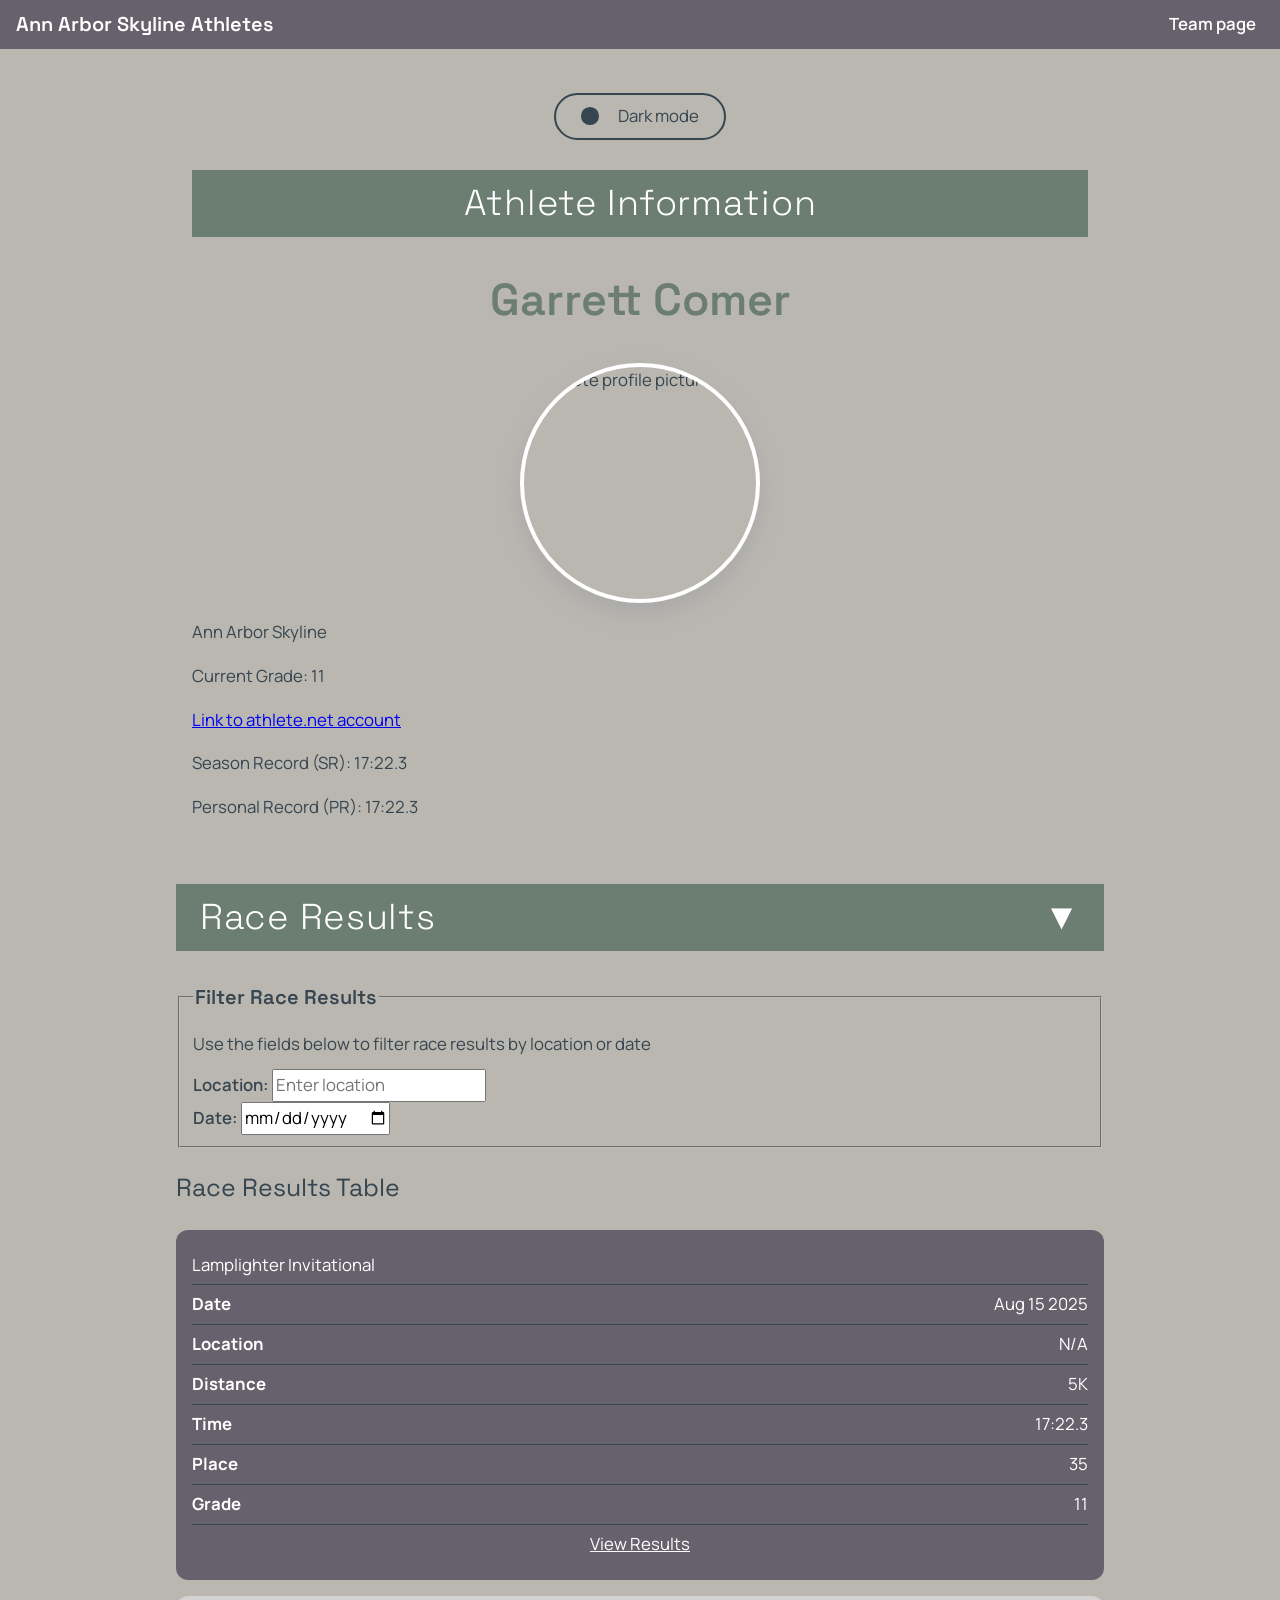
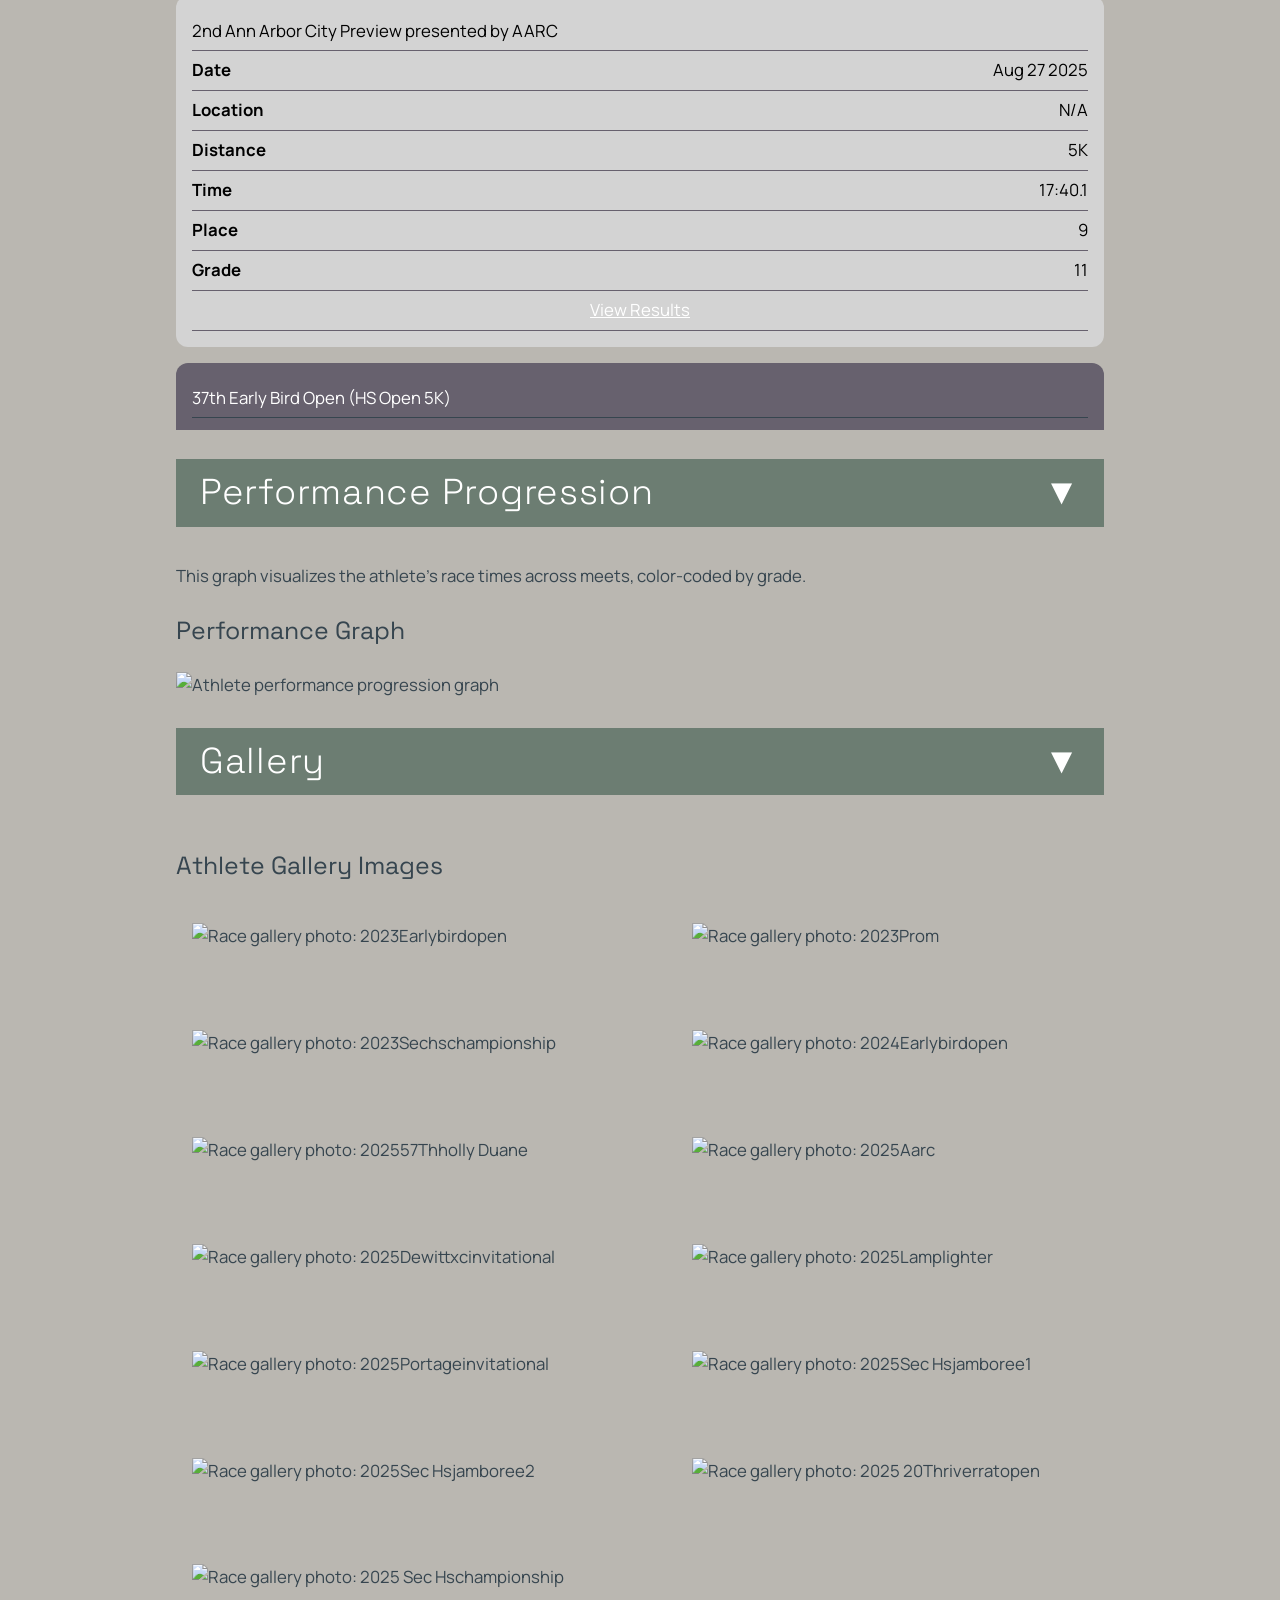
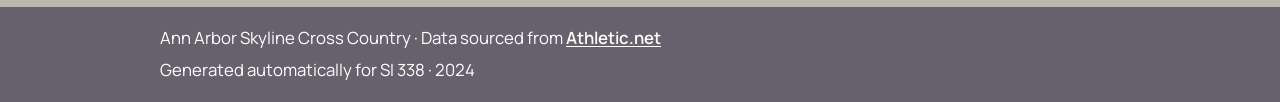
==== athletes/21615274/index.html @ 5d33314c "created dark mode, now just fix gallery and navbar and some colors" ====
<!DOCTYPE html>
<html lang="en">

<head>
  <meta charset="UTF-8" />
  <meta name="viewport" content="width=device-width, initial-scale=1.0" />
  <title>Garrett Comer</title>
  <link rel="stylesheet" href="../../styles/style.css">
  <!-- <link rel="stylesheet" href="../../styles/reset.css"> -->
</head>

<body>

  <nav id="athlete-nav">
    <div class="nav-container">
      <span class="nav-title">Ann Arbor Skyline Athletes</span>
      <a href="../../index.html" class="nav-link">
        Team page
      </a>
    </div>
  </nav>

  <header id="athlete-header">
    <article class="athlete-info">
      <div class="theme-toggle">
        <input type="checkbox" id="dark-mode-toggle" />
        <label for="dark-mode-toggle" class="theme-toggle-label">Dark mode</label>
      </div>
      <h2>Athlete Information</h2>

      <h1>Garrett Comer</h1>

      <img src="../../images/athletes/21615274/profile.jpg" alt="Athlete profile picture" class="athlete-photo" />

      <p class="athlete-school">Ann Arbor Skyline</p>
      <p class="athlete-grade">Current Grade: 11</p>

      <a href="https://www.athletic.net/athlete/21615274/cross-country/">
        Link to athlete.net account
      </a>

      <div class="athlete-records">
        <p class="athlete-sr">Season Record (SR): 17:22.3</p>
        <p class="athlete-pr">Personal Record (PR): 17:22.3</p>
      </div>
    </article>
  </header>

  <main>

    <section id="athlete-results">
			<input type="checkbox" id="toggle-results" class="collapse-toggle">
			<h2>
				<label for="toggle-results">Race Results</label>
			</h2>

			<div class="collapsible-content">
      <div class="results-filters">
        <form>
          <fieldset>
            <legend>Filter Race Results</legend>

            <p id="filter-instructions">
              Use the fields below to filter race results by location or date
            </p>

            <div class="filter-group">
              <label for="filter-location">Location:</label>
              <input type="text" id="filter-location" name="filter-location" placeholder="Enter location"
                aria-describedby="filter-instructions" />
            </div>

            <div class="filter-group">
              <label for="filter-date">Date:</label>
              <input type="date" id="filter-date" name="filter-date" aria-describedby="filter-instructions" />
            </div>
          </fieldset>
        </form>
      </div>

      <article>
        <h3>Race Results Table</h3>

				<div class="table-results">
        <table id="results-table">
          <thead>
            <tr>
              <th>Race Name</th>
              <th>Date</th>
              <th>Location</th>
              <th>Distance</th>
              <th>Time</th>
              <th>Place</th>
              <th>Grade</th>
              <th>Results</th>
            </tr>
          </thead>
          <tbody>
          <tr><td>Lamplighter Invitational</td><td>Aug 15 2025</td><td>N/A</td><td>5K</td><td>17:22.3</td><td>35</td><td>11</td><td><a href="https://www.athletic.net/CrossCountry/meet/247194/results/1007644" target="_blank">View Results</a></td></tr>
<tr><td>2nd Ann Arbor City Preview presented by AARC</td><td>Aug 27 2025</td><td>N/A</td><td>5K</td><td>17:40.1</td><td>9</td><td>11</td><td><a href="https://www.athletic.net/CrossCountry/meet/253860/results/1013715" target="_blank">View Results</a></td></tr>
<tr><td>37th Early Bird Open (HS Open 5K)</td><td>Aug 29 2024</td><td>N/A</td><td>5K</td><td>21:04.2</td><td>160</td><td>10</td><td><a href="https://www.athletic.net/CrossCountry/meet/235827/results/943367" target="_blank">View Results</a></td></tr>
<tr><td>2024 Portage Invitational</td><td>Oct 5 2025</td><td>N/A</td><td>5K</td><td>21:04.9</td><td>318</td><td>19</td><td><a href="https://www.athletic.net/CrossCountry/meet/237295/results/948796" target="_blank">View Results</a></td></tr>
<tr><td>Early Bird Open (Open Men&#39;s 5K)</td><td>Aug 31 2023</td><td>N/A</td><td>5K</td><td>19:45.4</td><td>67</td><td>9</td><td><a href="https://www.athletic.net/CrossCountry/meet/223660/results/894305" target="_blank">View Results</a></td></tr>
<tr><td>Bret Clements Bath Invitational (J.V.)</td><td>Sep 9 2023</td><td>N/A</td><td>5K</td><td>19:16.3</td><td>23</td><td>9</td><td><a href="https://www.athletic.net/CrossCountry/meet/221738/results/887403" target="_blank">View Results</a></td></tr>
<tr><td>SEC-HS Jamboree 1 (Red/White Varsity Boys)</td><td>Sep 13 2023</td><td>N/A</td><td>5K</td><td>19:22.2</td><td>97</td><td>9</td><td><a href="https://www.athletic.net/CrossCountry/meet/221764/results/887492" target="_blank">View Results</a></td></tr>
<tr><td>Jackson Invitational - Varsity (Orange Division (1000 + enrolment))</td><td>Sep 23 2023</td><td>N/A</td><td>5K</td><td>18:47.9</td><td>206</td><td>9</td><td><a href="https://www.athletic.net/CrossCountry/meet/221802/results/887639" target="_blank">View Results</a></td></tr>
<tr><td>SEC Jamboree 2 (Red) (Reserve Wave 1 (&lt;21:00))</td><td>Sep 27 2023</td><td>N/A</td><td>5K</td><td>18:36.0</td><td>21</td><td>9</td><td><a href="https://www.athletic.net/CrossCountry/meet/222702/results/890995" target="_blank">View Results</a></td></tr>
<tr><td>2023 Portage XC Invitational (Division 1 Reserve)</td><td>Oct 7 2023</td><td>N/A</td><td>5K</td><td>18:47.1</td><td>104</td><td>9</td><td><a href="https://www.athletic.net/CrossCountry/meet/221793/results/887586" target="_blank">View Results</a></td></tr>
<tr><td>39th Fr Gabriel Richard Cross Country Invite (Varsity Large School)</td><td>Oct 14 2023</td><td>N/A</td><td>5K</td><td>20:06.6</td><td>134</td><td>9</td><td><a href="https://www.athletic.net/CrossCountry/meet/221531/results/886426" target="_blank">View Results</a></td></tr>
<tr><td>SEC HS Championship (All Division Reserve)</td><td>Oct 19 2023</td><td>N/A</td><td>5K</td><td>19:21.8</td><td>44</td><td>9</td><td><a href="https://www.athletic.net/CrossCountry/meet/221762/results/887481" target="_blank">View Results</a></td></tr>
<tr><td>Post Regional Open Meet (PROM) - Springfiled Oaks</td><td>Oct 28 2023</td><td>N/A</td><td>5K</td><td>18:24.6 PR</td><td>13</td><td>9</td><td><a href="https://www.athletic.net/CrossCountry/meet/229906/results/916818" target="_blank">View Results</a></td></tr>
</tbody>
        </table>
					</div>
      </article>
				</div>
    </section>

    <section id="performance-graph">

			<input type="checkbox" id="toggle-performance" class="collapse-toggle">
			<h2>
				<label for="toggle-performance">Performance Progression</label>
			</h2>

			<div class="collapsible-content">
      <div>
        <p id="graph-description">
          This graph visualizes the athlete’s race times across meets,
          color-coded by grade.
        </p>
      </div>

      <article>
        <h3>Performance Graph</h3>

        <img src="../../images/athletes/21615274/performance.png" alt="Athlete performance progression graph"
          aria-describedby="graph-description" style="max-width: 100%; height: auto;" />
      </article>
    </section>

    <section id="athlete-gallery">
			<input type="checkbox" id="toggle-gallery" class="collapse-toggle">
			<h2>
				<label for="toggle-gallery">Gallery</label>
			</h2>

				<div class="collapsible-content">
      <article class="gallery-grid">
        <h3>Athlete Gallery Images</h3>
				<div class="gallery">
        <img src="../../images/athletes/21615274/2023EarlyBirdOpen.jpg" alt="Race gallery photo: 2023Earlybirdopen" loading="lazy" />
<img src="../../images/athletes/21615274/2023PROM.jpg" alt="Race gallery photo: 2023Prom" loading="lazy" />
<img src="../../images/athletes/21615274/2023SECHSChampionship.jpg" alt="Race gallery photo: 2023Sechschampionship" loading="lazy" />
<img src="../../images/athletes/21615274/2024EarlyBirdOpen.jpg" alt="Race gallery photo: 2024Earlybirdopen" loading="lazy" />
<img src="../../images/athletes/21615274/202557thHolly-Duane.jpg" alt="Race gallery photo: 202557Thholly Duane" loading="lazy" />
<img src="../../images/athletes/21615274/2025AARC.jpg" alt="Race gallery photo: 2025Aarc" loading="lazy" />
<img src="../../images/athletes/21615274/2025DeWittXCInvitational.jpg" alt="Race gallery photo: 2025Dewittxcinvitational" loading="lazy" />
<img src="../../images/athletes/21615274/2025Lamplighter.jpg" alt="Race gallery photo: 2025Lamplighter" loading="lazy" />
<img src="../../images/athletes/21615274/2025PortageInvitational.jpg" alt="Race gallery photo: 2025Portageinvitational" loading="lazy" />
<img src="../../images/athletes/21615274/2025SEC_HSJamboree1.jpg" alt="Race gallery photo: 2025Sec Hsjamboree1" loading="lazy" />
<img src="../../images/athletes/21615274/2025SEC_HSJamboree2.jpg" alt="Race gallery photo: 2025Sec Hsjamboree2" loading="lazy" />
<img src="../../images/athletes/21615274/2025_20thRiverRatOpen.jpg" alt="Race gallery photo: 2025 20Thriverratopen" loading="lazy" />
<img src="../../images/athletes/21615274/2025_SEC-HSChampionship.jpg" alt="Race gallery photo: 2025 Sec Hschampionship" loading="lazy" />
				</div>
      </article>
				</div>
    </section>

  </main>

  <footer id="site-footer">
    <div class="footer-content">
      <p>
        Ann Arbor Skyline Cross Country &middot;
        Data sourced from
        <a href="https://www.athletic.net" target="_blank" rel="noopener">
          Athletic.net
        </a>
      </p>

      <p>
        Generated automatically for SI 338 &middot;
        <span class="footer-year">2024</span>
      </p>
    </div>
  </footer>

</body>

</html>
---- styles/style.css ----
@import url("https://fonts.googleapis.com/css2?family=Manrope:wght@400;600;700&family=Space+Grotesk:wght@500;600;700&display=swap");

/* ------------- */
/* IMPORTANT PHONE OPTIMIZATIONS */
/* ------------- */
*,
*::before,
*::after {
	box-sizing: border-box;
}

:root {
	/* for coloring */
	--brand-background: #BAB7B1;
	--brand-primary: #36454F;
	--brand-secondary: #67616E;
	--brand-accent: #6C7D72;
	--brand-third-color: lightgrey;
	--brand-third-color-dark: #714c43;
	--card-surface: #1e453e;
	--dark-mode-color: #FAC898;
	--dark-mode-background: black;
	--dark-mode-surface: var(--card-surface);
	--dark-mode-text: white;

	/* font pairing + responsive type scale */
	--font-body: "Manrope", Roboto, sans-serif;
	--font-heading: "Space Grotesk", Roboto, sans-serif;
	/* used google to figure out how to do this */
	--font-size-100: clamp(0.95rem, 0.9rem + 0.2vw, 1.05rem);
	--font-size-200: clamp(1.05rem, 0.95rem + 0.45vw, 1.25rem);
	--font-size-300: clamp(1.2rem, 1.05rem + 0.8vw, 1.55rem);
	--font-size-400: clamp(1.45rem, 1.15rem + 1.6vw, 2.25rem);
	--font-size-500: clamp(1.65rem, 1.2rem + 2.2vw, 2.8rem);

	/* for sticker header */
	--sticky-header-offset: 3.25rem;
	--section-transition-duration: 320ms;
	--section-transition-distance: 12px;
}

body {
	margin: 0;
	font: var(--font-size-100)/1.6 var(--font-body);
	background-color: var(--brand-background);
	color: var(--brand-primary);
}

:root:has(#dark-mode-toggle:checked) {
	--brand-background: var(--dark-mode-background);
	--brand-primary: var(--dark-mode-text);
	--brand-secondary: var(--dark-mode-surface);
	--brand-accent: var(--dark-mode-color);
	--brand-third-color: var(--brand-third-color-dark);
}

:root:has(#dark-mode-toggle:checked) table,
:root:has(#dark-mode-toggle:checked) td,
:root:has(#dark-mode-toggle:checked) th {
	color: var(--dark-mode-text);
}

/* making sure that images are well suited and opt for images */
img {
	max-width: 100%;
	height: auto;
	display: block;
}

main {
	max-width: 960px;
	margin: 0 auto;
	padding: 0rem 1rem;
}

/* ------------- */
/* NAVBAR */
/* ------------- */

#main-nav {
	background-color: var(--brand-secondary);
	/* idk if i wanna do this cuz it messes up with the links */
	position: sticky;
	top: 0;
	z-index: 10;
	padding: 0.5rem;
}

#main-nav .nav-container {
	margin: 0 auto;
	display: flex;
	flex-wrap: wrap;
	justify-content: center;
}

#main-nav .nav-link {
	color: white;
	text-decoration: none;
	font-weight: 600;
	font-size: var(--font-size-100);
	padding: 0.5rem;
	border-radius: 0.4rem;
	line-height: 1;
	/* transitiion for the background color change */
	transition: background-color 0.2s ease, color 0.2s ease;
}

#main-nav .nav-link:hover,
#main-nav .nav-link:focus-visible {
	background-color: var(--brand-primary);
	outline: 2px solid transparent;
}

#athlete-nav {
	background-color: var(--brand-secondary);
	position: sticky;
	top: 0;
	z-index: 10;
	padding: 0.5rem 1rem;
}

#athlete-nav .nav-container {
	margin: 0 auto;
	display: flex;
	flex-wrap: wrap;
	justify-content: space-between;
	align-items: center;
	gap: 0.5rem;
}

#athlete-nav .nav-title {
	color: white;
	font-weight: 600;
	font-family: var(--font-heading);
	font-size: var(--font-size-200);
}

#athlete-nav .nav-link {
	color: white;
	text-decoration: none;
	font-weight: 600;
	font-size: var(--font-size-100);
	padding: 0.5rem;
	border-radius: 0.4rem;
	line-height: 1;
	transition: background-color 0.2s ease, color 0.2s ease;
}

#athlete-nav .nav-link:hover,
#athlete-nav .nav-link:focus-visible {
	background-color: var(--brand-accent);
	outline: 2px solid transparent;
}

/* ------------- */
/* HEADERS */
/* ------------- */

h1,
h2 {
	text-align: center;
}

h1 {
	color: var(--brand-accent);
	font-family: var(--font-heading);
	font-size: var(--font-size-500);
	font-weight: 600;
	line-height: 1.15;
}

.theme-toggle {
	display: flex;
	justify-content: center;
	align-items: center;
	gap: 0.75rem;
	margin: 0.75rem;
	color: var(--brand-primary);
}

.theme-toggle input {
	position: absolute;
	opacity: 0;
}

.theme-toggle-label {
	display: inline-flex;
	align-items: center;
	gap: 1.2rem;
	cursor: pointer;
	padding: 0.5rem 1.6rem;
	border: 2px solid var(--brand-primary);
	border-radius: 25px;
	background-color: var(--brand-background);
	color: var(--brand-primary);
}

.theme-toggle-label::before {
	content: "";
	width: 1.1rem;
	height: 1.1rem;
	border-radius: 50%;
	background-color: var(--brand-primary);
	transition: transform 0.2s ease;
}

#dark-mode-toggle:checked+.theme-toggle-label {
	border-color: var(--brand-accent);
	color: var(--brand-accent);
}

#dark-mode-toggle:checked+.theme-toggle-label::before {
	transform: translateX(1rem);
	background-color: var(--brand-accent);
}

h2 {
	background-color: var(--brand-accent);
	color: white;
	font-family: var(--font-heading);
	font-weight: 200;
	border-radius: 0;
	padding: 0.75rem 1rem;
	font-size: var(--font-size-400);
	letter-spacing: 0.02em;
	line-height: 1.2;
	transition: background-color var(--section-transition-duration) ease-out,
		box-shadow var(--section-transition-duration) ease-out,
		color var(--section-transition-duration) ease-out;
}

h3 {
	color: var(--brand-primary);
	font-family: var(--font-heading);
	font-size: var(--font-size-300);
	font-weight: 400;
	line-height: 1.3;
}

/* ------------- */
/* STICKY HEADERS */
/* ------------- */

section>h2 {
	position: sticky;
	top: var(--sticky-header-offset);
	z-index: 6;
}

section {
	scroll-margin-top: calc(var(--sticky-header-offset) + 0.75rem);
}

section:target {
	animation: section-enter var(--section-transition-duration) ease-out;
}

section:target>h2 {
	background-color: var(--brand-primary);
	color: white;
}

@keyframes section-enter {
	from {
		opacity: 0;
		transform: translateY(var(--section-transition-distance));
	}

	to {
		opacity: 1;
		transform: translateY(0);
	}
}

@media (prefers-reduced-motion: reduce) {
	section:target {
		animation: none;
	}
}

/* ------------- */
/* ATHLETE HEADER */
/* ------------- */

#athlete-header {
	max-width: 960px;
	margin: 0 auto;
	padding: 0 1rem;
}

#athlete-header .athlete-info {
	margin: 1rem 0;
	padding: 1rem;
}

#athlete-header .athlete-photo {
	width: clamp(140px, 40vw, 240px);
	aspect-ratio: 1 / 1;
	height: auto;
	border-radius: 50%;
	object-fit: cover;
	border: 4px solid white;
	box-shadow: 0 10px 22px darkgray;
	margin: 0.5rem auto 1rem;
}

/* ------------- */
/* TABLES */
/* ------------- */

table {
	border-collapse: collapse;
	width: 100%;
}

table thead {
	display: none;
}

tr {
	display: block;
	background-color: var(--brand-secondary);
	color: white;
	border-radius: 12px;
	padding: 16px;
	margin-bottom: 16px;
}

td {
	display: flex;
	justify-content: space-between;
	font-size: var(--font-size-100);
	padding: 6px 0;
	border-bottom: 1px solid var(--brand-primary);
}

tr:nth-child(even) {
	background-color: var(--brand-third-color);
	color: black;
}

tr:nth-child(even) td {
	background-color: var(--brand-third-color);
	border-bottom: 1px solid var(--brand-secondary);
	color: black;
}

td:last-child {
	border-bottom: none;
}

/* SHARED MEETS STUFF */
.shared-meets {
	max-height: 50rem;
	overflow-y: scroll;
}

.shared-meets td:nth-child(2)::before {
	content: "Athlete A's Place";
	font-weight: bold;
}

.shared-meets td:nth-child(3)::before {
	content: "Athlete B's Place";
	font-weight: bold;
}

/* EVENTS RESULTS STUFF */

.events-results {
	max-height: 50rem;
	overflow-y: scroll;
}

.events-results td:nth-child(2)::before {
	content: "Date";
	font-weight: bold;
}

.events-results td:nth-child(3)::before {
	content: "Place";
	font-weight: bold;
}

.events-results td:nth-child(4) {
	display: flex;
	justify-content: center;
}

.events-results td:nth-child(4) a {
	color: white;
}

/* INDIVIDUAL RACE STUFF */

.table-results {
	max-height: 50rem;
	overflow-y: scroll;
}

.table-results td:nth-child(2)::before {
	content: "Date";
	font-weight: bold;
}

.table-results td:nth-child(3)::before {
	content: "Location";
	font-weight: bold;
}

.table-results td:nth-child(4)::before {
	content: "Distance";
	font-weight: bold;
}

.table-results td:nth-child(5)::before {
	content: "Time";
	font-weight: bold;
}

.table-results td:nth-child(6)::before {
	content: "Place";
	font-weight: bold;
}

.table-results td:nth-child(7)::before {
	content: "Grade";
	font-weight: bold;
}

.table-results td:nth-child(8) {
	display: flex;
	justify-content: center;
}

.table-results td:nth-child(8) a {
	color: white;
}

/* ------------- */
/* COLLAPSING */
/* ------------- */

.collapse-toggle {
	display: none;
}

h2 label {
	cursor: pointer;
	display: flex;
	justify-content: space-between;
	align-items: center;
	padding: 0 0.5rem;
}

.collapsible-content {
	overflow: hidden;
	transition: max-height 0.4s ease;
}

.collapse-toggle:checked+h2+.collapsible-content {
	max-height: 0;
}

h2 label::after {
	content: "▼";
	margin-left: 0.5rem;
	transition: transform 0.3s;
}

.collapse-toggle:checked+h2 label::after {
	transform: rotate(-180deg);
}

/* ------------- */
/* PARAGRAPH STUFF */
/* ------------- */

main p {
	color: var(--brand-primary);
	font-size: var(--font-size-100);
	max-width: 70ch;
	margin: 0.4rem 0 0.75rem;
}

main ul,
main ol {
	margin: 0.5rem 0 1rem;
	padding-left: 1.3rem;
}

main li {
	font-size: var(--font-size-100);
	margin-bottom: 0.45rem;
	line-height: 1.5;
}

#team-accomplishments ul {
	background: var(--brand-third-color);
	border-left: 4px solid var(--brand-accent);
	border-radius: 0.5rem;
	padding: 0.8rem 1rem 0.6rem 1.4rem;
}

main form legend {
	color: var(--brand-primary);
	font-family: var(--font-heading);
	font-size: var(--font-size-200);
	font-weight: 600;
	margin-bottom: 0.35rem;
}

main form label {
	color: var(--brand-primary);
	font-size: var(--font-size-100);
	font-weight: 600;
}

input,
select,
button,
textarea {
	font: inherit;
}

main p a,
footer p a {
	color: var(--brand-primary);
	text-underline-offset: 2px;
}

/* ------------- */
/* FOOTER */
/* ------------- */

#site-footer {
	background-color: var(--brand-secondary);
	color: white;
	padding: 0.75rem 1rem;
}

#site-footer .footer-content {
	max-width: 960px;
	margin: 0 auto;
}

#site-footer p {
	font-size: var(--font-size-100);
	margin: 0.35rem 0;
	color: white;
}

#site-footer a {
	color: white;
	font-weight: 600;
	text-underline-offset: 2px;
}

#site-footer a:hover,
#site-footer a:focus-visible {
	color: white;
	background-color: var(--brand-accent);
	border-radius: 0.25rem;
	outline: 2px solid transparent;
}

/* ------------- */
/* ATHLETE CARDS */
/* ------------- */

.athlete-card {
	display: flex;
	justify-content: center;
	background-color: var(--brand-background);
	border-radius: 25px;
}

.card-inner {
	display: inline-block;
	color: var(--brand-background);
	border-radius: 1rem;
	padding: 1rem 0.5rem;
	justify-content: space-evenly;
	justify-items: center;
	background-color: var(--brand-third-color);
}

.card-inner img {
	width: clamp(120px, 30vw, 200px);
	aspect-ratio: 1 / 1;
	height: auto;
	border-radius: 50%;
	object-fit: cover;
	border: 3px solid white;
	box-shadow: 0 8px 18px darkgray;
}

.comparison-card {
	display: inline-block;
	background-color: transparent;
	color: var(--brand-primary);
	border-radius: 1rem;
	padding: 1rem 0.5rem;
	justify-content: space-evenly;
	justify-items: center;
}

.comparison-card img {
	width: clamp(120px, 30vw, 200px);
	aspect-ratio: 1 / 1;
	height: auto;
	border-radius: 50%;
	object-fit: cover;
	border: 3px solid white;
	box-shadow: 0 8px 18px darkgray;
}

.comparison-cards {
	display: flex;
	justify-content: center;
	gap: 2rem;
}

/* ------------- */
/* GALLERY */
/* ------------- */

.gallery {
	display: grid;
	gap: 5rem;
	overflow-x: scroll;
	grid-template-columns: auto auto;
	padding: 1rem;
}

.gallery img {}
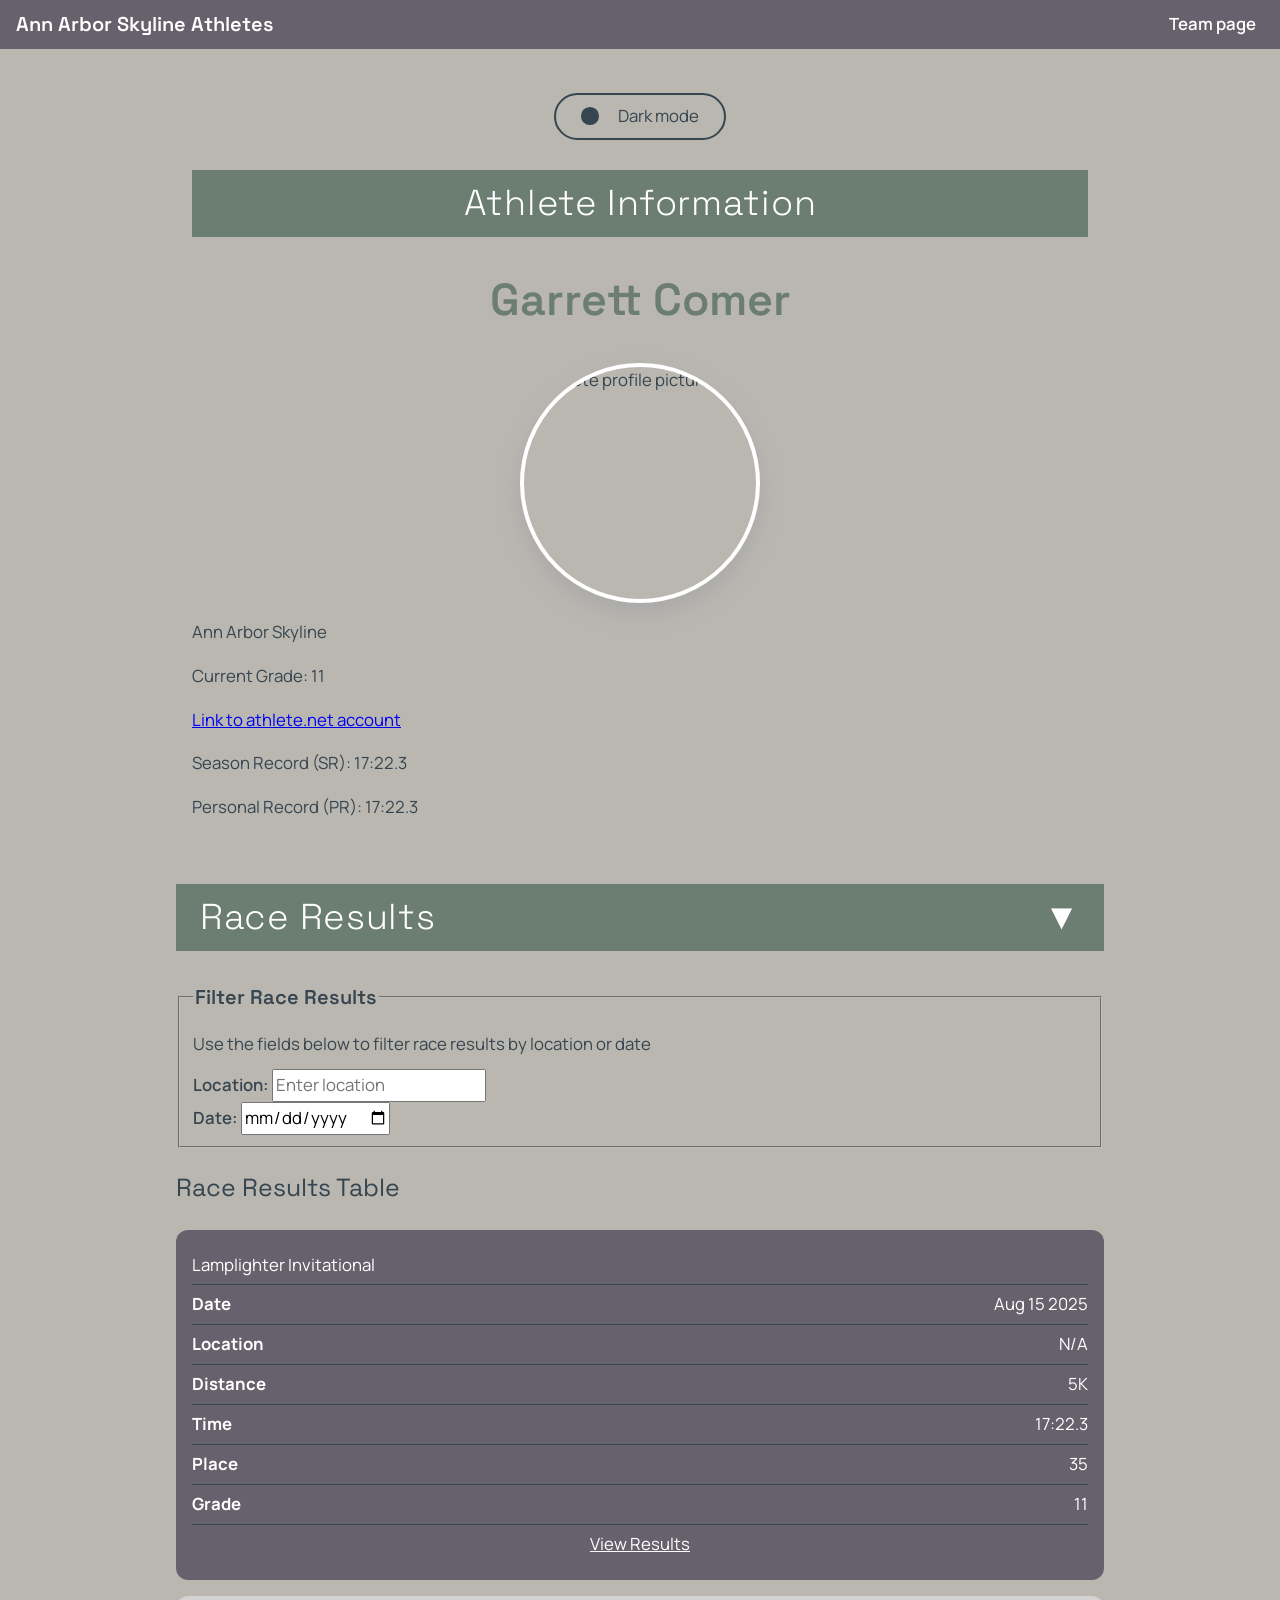
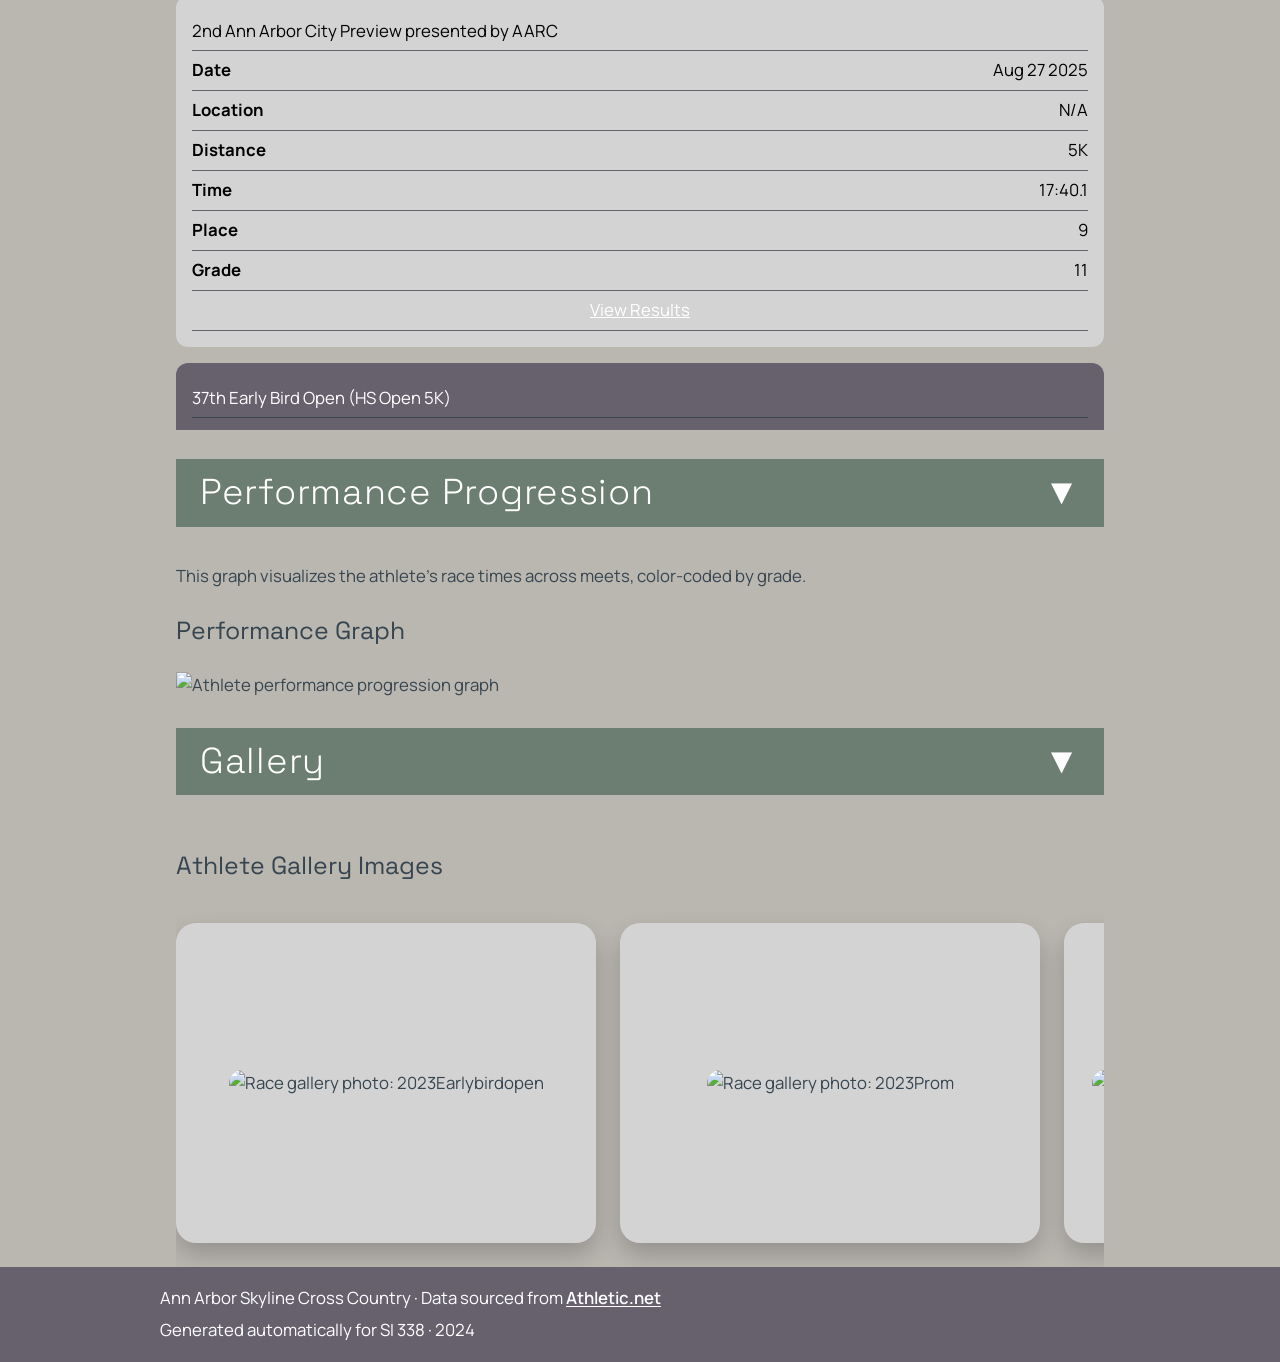
==== commit f930ab30: "gallery done" ====
--- a/athletes/21615274/index.html
+++ b/athletes/21615274/index.html
@@ -149,19 +149,45 @@
       <article class="gallery-grid">
         <h3>Athlete Gallery Images</h3>
 				<div class="gallery">
-        <img src="../../images/athletes/21615274/2023EarlyBirdOpen.jpg" alt="Race gallery photo: 2023Earlybirdopen" loading="lazy" />
-<img src="../../images/athletes/21615274/2023PROM.jpg" alt="Race gallery photo: 2023Prom" loading="lazy" />
-<img src="../../images/athletes/21615274/2023SECHSChampionship.jpg" alt="Race gallery photo: 2023Sechschampionship" loading="lazy" />
-<img src="../../images/athletes/21615274/2024EarlyBirdOpen.jpg" alt="Race gallery photo: 2024Earlybirdopen" loading="lazy" />
-<img src="../../images/athletes/21615274/202557thHolly-Duane.jpg" alt="Race gallery photo: 202557Thholly Duane" loading="lazy" />
-<img src="../../images/athletes/21615274/2025AARC.jpg" alt="Race gallery photo: 2025Aarc" loading="lazy" />
-<img src="../../images/athletes/21615274/2025DeWittXCInvitational.jpg" alt="Race gallery photo: 2025Dewittxcinvitational" loading="lazy" />
-<img src="../../images/athletes/21615274/2025Lamplighter.jpg" alt="Race gallery photo: 2025Lamplighter" loading="lazy" />
-<img src="../../images/athletes/21615274/2025PortageInvitational.jpg" alt="Race gallery photo: 2025Portageinvitational" loading="lazy" />
-<img src="../../images/athletes/21615274/2025SEC_HSJamboree1.jpg" alt="Race gallery photo: 2025Sec Hsjamboree1" loading="lazy" />
-<img src="../../images/athletes/21615274/2025SEC_HSJamboree2.jpg" alt="Race gallery photo: 2025Sec Hsjamboree2" loading="lazy" />
-<img src="../../images/athletes/21615274/2025_20thRiverRatOpen.jpg" alt="Race gallery photo: 2025 20Thriverratopen" loading="lazy" />
-<img src="../../images/athletes/21615274/2025_SEC-HSChampionship.jpg" alt="Race gallery photo: 2025 Sec Hschampionship" loading="lazy" />
+          <div class="gallery-card">
+            <img src="../../images/athletes/21615274/2023EarlyBirdOpen.jpg" alt="Race gallery photo: 2023Earlybirdopen" loading="lazy" />
+          </div>
+          <div class="gallery-card">
+            <img src="../../images/athletes/21615274/2023PROM.jpg" alt="Race gallery photo: 2023Prom" loading="lazy" />
+          </div>
+          <div class="gallery-card">
+            <img src="../../images/athletes/21615274/2023SECHSChampionship.jpg" alt="Race gallery photo: 2023Sechschampionship" loading="lazy" />
+          </div>
+          <div class="gallery-card">
+            <img src="../../images/athletes/21615274/2024EarlyBirdOpen.jpg" alt="Race gallery photo: 2024Earlybirdopen" loading="lazy" />
+          </div>
+          <div class="gallery-card">
+            <img src="../../images/athletes/21615274/202557thHolly-Duane.jpg" alt="Race gallery photo: 202557Thholly Duane" loading="lazy" />
+          </div>
+          <div class="gallery-card">
+            <img src="../../images/athletes/21615274/2025AARC.jpg" alt="Race gallery photo: 2025Aarc" loading="lazy" />
+          </div>
+          <div class="gallery-card">
+            <img src="../../images/athletes/21615274/2025DeWittXCInvitational.jpg" alt="Race gallery photo: 2025Dewittxcinvitational" loading="lazy" />
+          </div>
+          <div class="gallery-card">
+            <img src="../../images/athletes/21615274/2025Lamplighter.jpg" alt="Race gallery photo: 2025Lamplighter" loading="lazy" />
+          </div>
+          <div class="gallery-card">
+            <img src="../../images/athletes/21615274/2025PortageInvitational.jpg" alt="Race gallery photo: 2025Portageinvitational" loading="lazy" />
+          </div>
+          <div class="gallery-card">
+            <img src="../../images/athletes/21615274/2025SEC_HSJamboree1.jpg" alt="Race gallery photo: 2025Sec Hsjamboree1" loading="lazy" />
+          </div>
+          <div class="gallery-card">
+            <img src="../../images/athletes/21615274/2025SEC_HSJamboree2.jpg" alt="Race gallery photo: 2025Sec Hsjamboree2" loading="lazy" />
+          </div>
+          <div class="gallery-card">
+            <img src="../../images/athletes/21615274/2025_20thRiverRatOpen.jpg" alt="Race gallery photo: 2025 20Thriverratopen" loading="lazy" />
+          </div>
+          <div class="gallery-card">
+            <img src="../../images/athletes/21615274/2025_SEC-HSChampionship.jpg" alt="Race gallery photo: 2025 Sec Hschampionship" loading="lazy" />
+          </div>
 				</div>
       </article>
 				</div>
--- a/styles/style.css
+++ b/styles/style.css
@@ -626,11 +626,33 @@
 /* ------------- */
 
 .gallery {
-	display: grid;
-	gap: 5rem;
+	display: flex;
+	gap: 1.5rem;
 	overflow-x: scroll;
-	grid-template-columns: auto auto;
-	padding: 1rem;
-}
-
-.gallery img {}
+	flex-wrap: nowrap;
+	padding: 1rem 0.5rem 1.5rem;
+	scroll-snap-type: x mandatory;
+}
+
+.gallery-card {
+	flex: 0 0 auto;
+	width: clamp(260px, 60vw, 420px);
+	height: clamp(200px, 45vw, 320px);
+	border-radius: 1.25rem;
+	background-color: var(--brand-third-color);
+	box-shadow: 0 12px 24px rgba(0, 0, 0, 0.2);
+	display: flex;
+	align-items: center;
+	justify-content: center;
+	padding: 0.75rem;
+	scroll-snap-align: start;
+}
+
+.gallery-card img {
+	max-width: 100%;
+	max-height: 100%;
+	height: auto;
+	width: auto;
+	object-fit: contain;
+	border-radius: 0.9rem;
+}
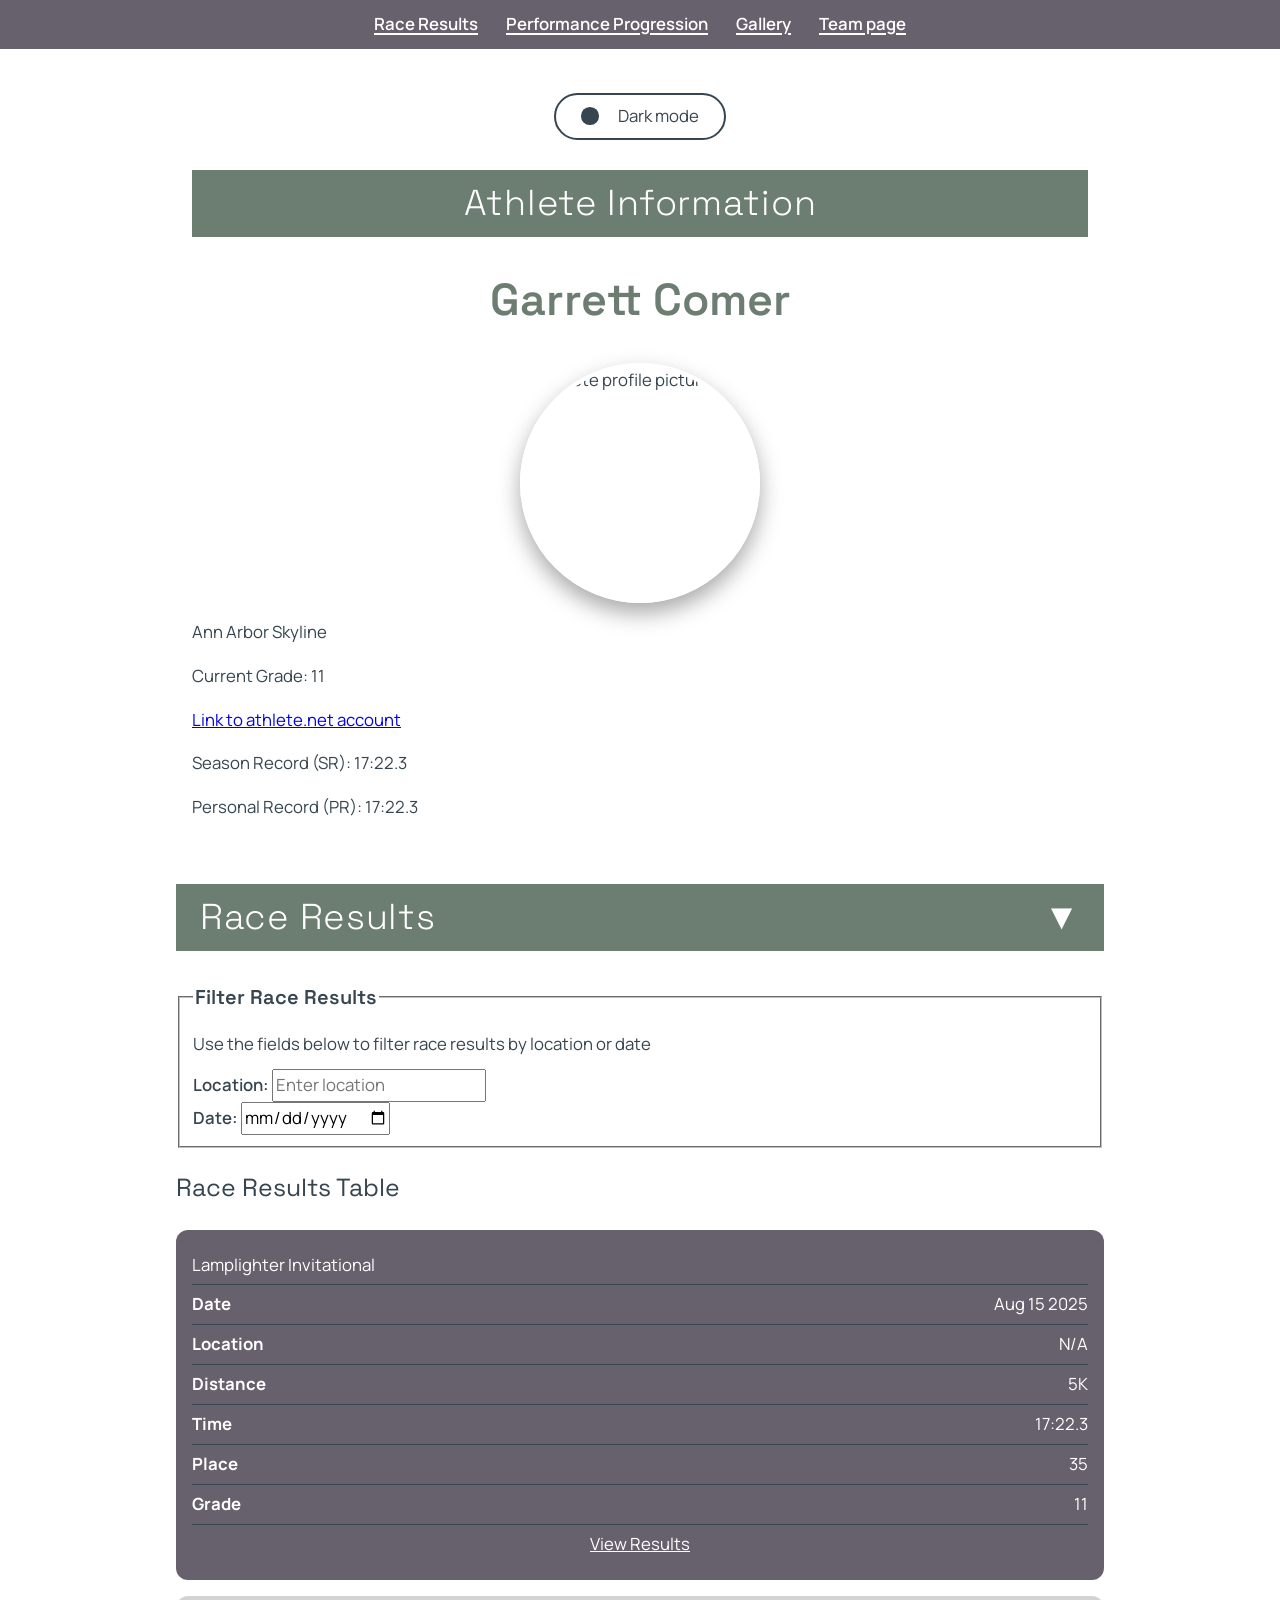
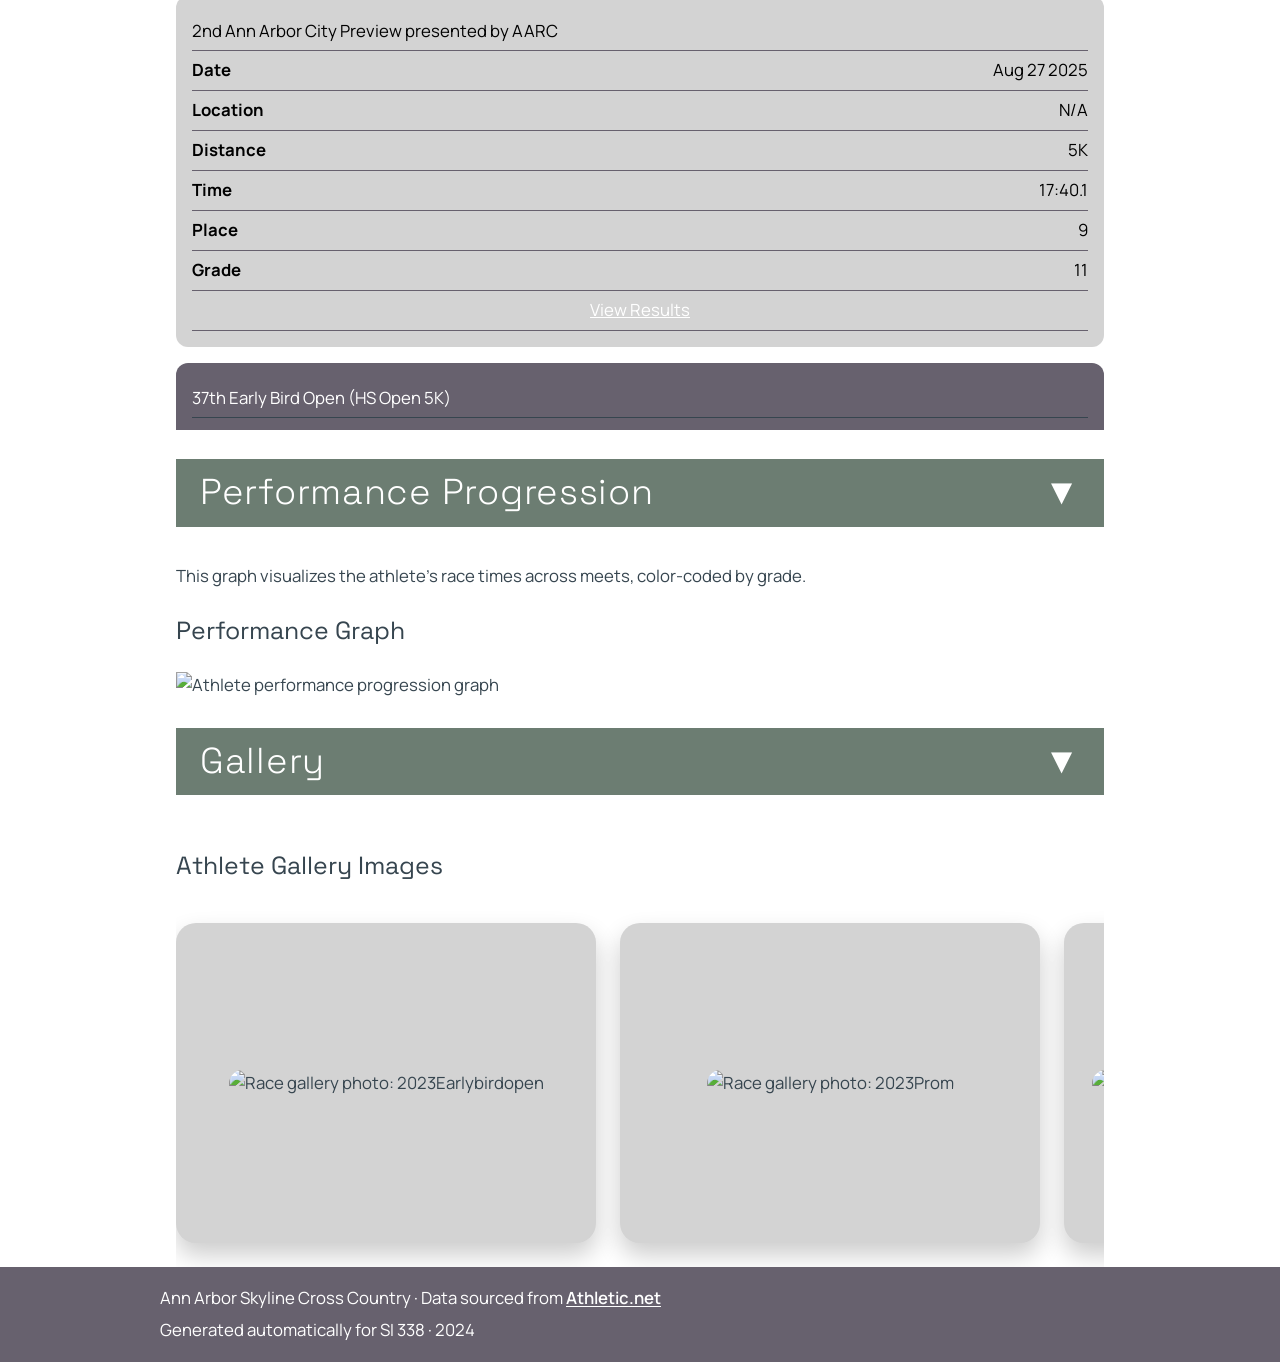
==== commit c9a0a3e4: "done done doneeee" ====
--- a/athletes/21615274/index.html
+++ b/athletes/21615274/index.html
@@ -13,10 +13,10 @@
 
   <nav id="athlete-nav">
     <div class="nav-container">
-      <span class="nav-title">Ann Arbor Skyline Athletes</span>
-      <a href="../../index.html" class="nav-link">
-        Team page
-      </a>
+      <a href="#athlete-results" class="nav-link">Race Results</a>
+      <a href="#performance-graph" class="nav-link">Performance Progression</a>
+      <a href="#athlete-gallery" class="nav-link">Gallery</a>
+      <a href="../../index.html" class="nav-link">Team page</a>
     </div>
   </nav>
 
--- a/styles/style.css
+++ b/styles/style.css
@@ -11,7 +11,7 @@
 
 :root {
 	/* for coloring */
-	--brand-background: #BAB7B1;
+	--brand-background: white;
 	--brand-primary: #36454F;
 	--brand-secondary: #67616E;
 	--brand-accent: #6C7D72;
@@ -39,6 +39,10 @@
 	--section-transition-distance: 12px;
 }
 
+:root:has(#athlete-nav) {
+	--sticky-header-offset: 5.25rem;
+}
+
 body {
 	margin: 0;
 	font: var(--font-size-100)/1.6 var(--font-body);
@@ -91,11 +95,16 @@
 	display: flex;
 	flex-wrap: wrap;
 	justify-content: center;
+	align-items: center;
+	gap: 0.75rem;
+	max-width: 960px;
 }
 
 #main-nav .nav-link {
 	color: white;
-	text-decoration: none;
+	text-decoration: underline;
+	text-underline-offset: 3px;
+	text-decoration-thickness: 2px;
 	font-weight: 600;
 	font-size: var(--font-size-100);
 	padding: 0.5rem;
@@ -123,9 +132,10 @@
 	margin: 0 auto;
 	display: flex;
 	flex-wrap: wrap;
-	justify-content: space-between;
+	justify-content: center;
 	align-items: center;
-	gap: 0.5rem;
+	gap: 0.75rem;
+	max-width: 960px;
 }
 
 #athlete-nav .nav-title {
@@ -137,7 +147,9 @@
 
 #athlete-nav .nav-link {
 	color: white;
-	text-decoration: none;
+	text-decoration: underline;
+	text-underline-offset: 3px;
+	text-decoration-thickness: 2px;
 	font-weight: 600;
 	font-size: var(--font-size-100);
 	padding: 0.5rem;
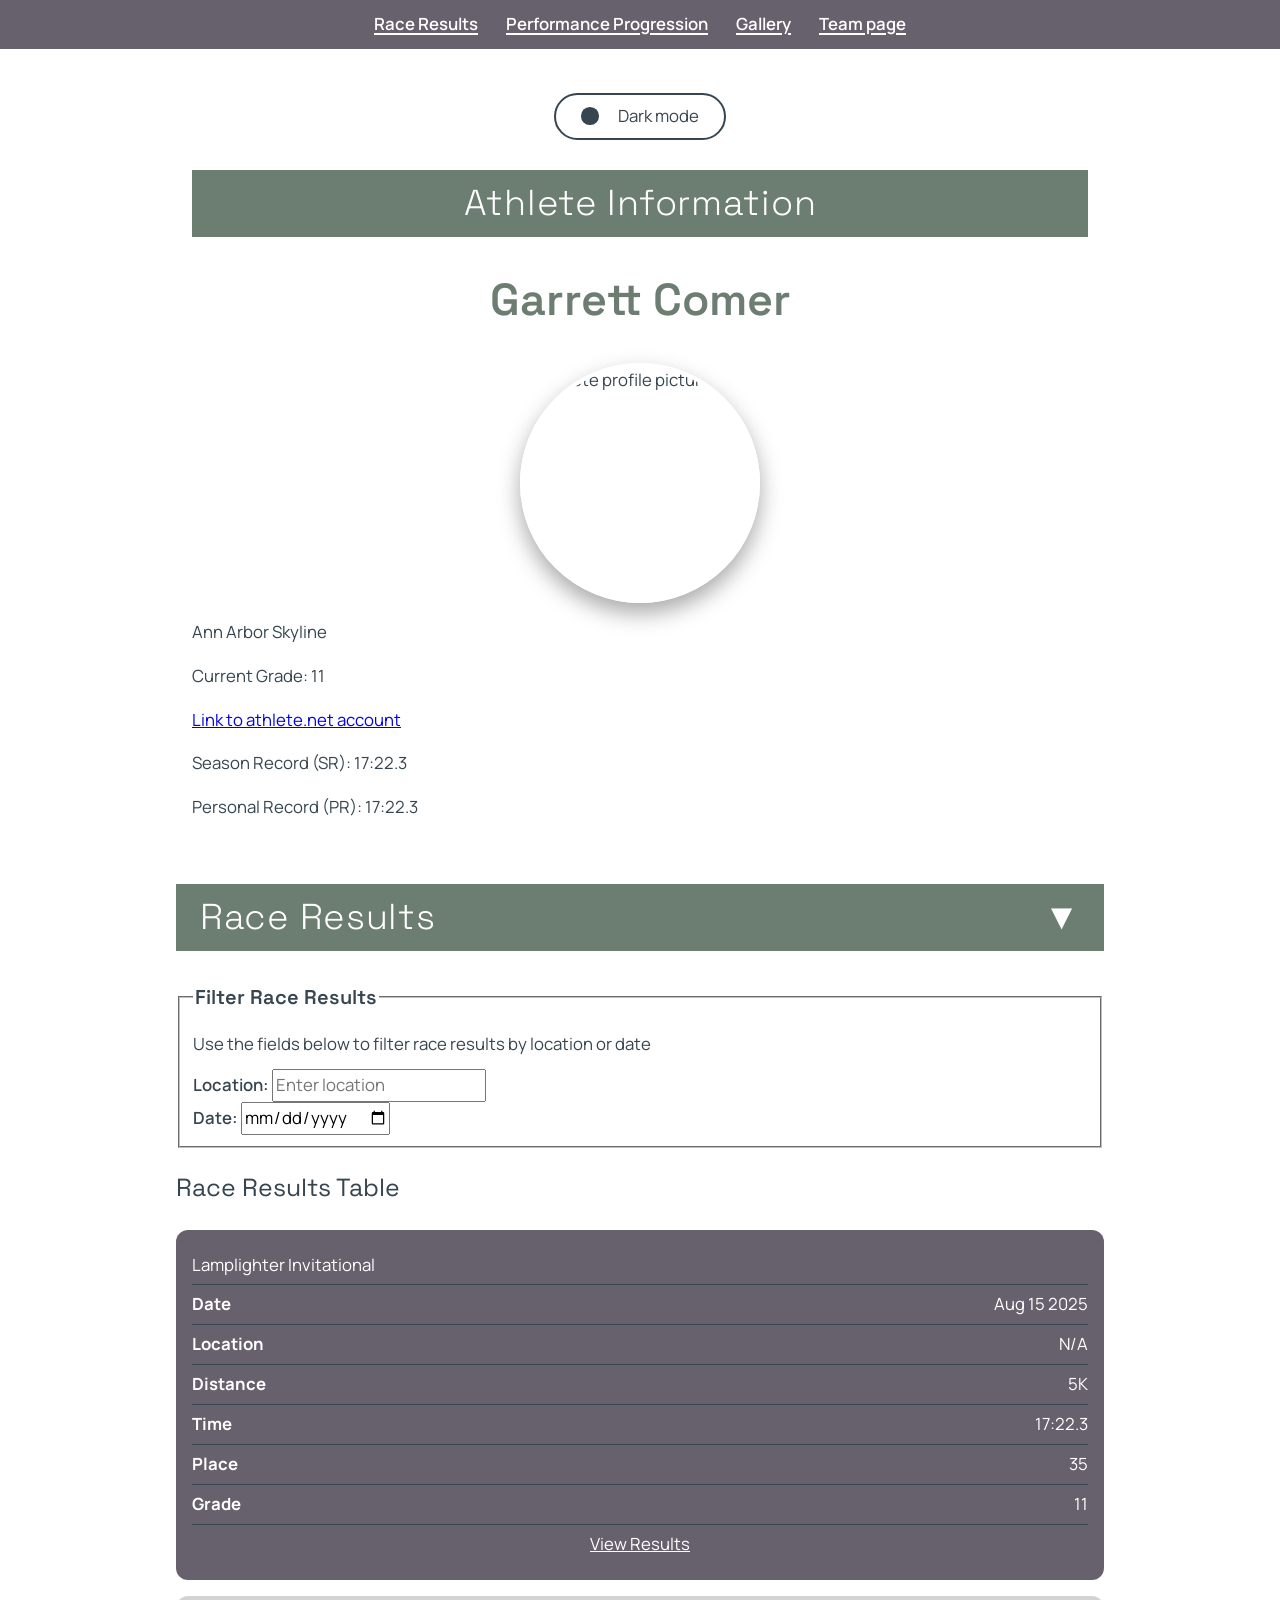
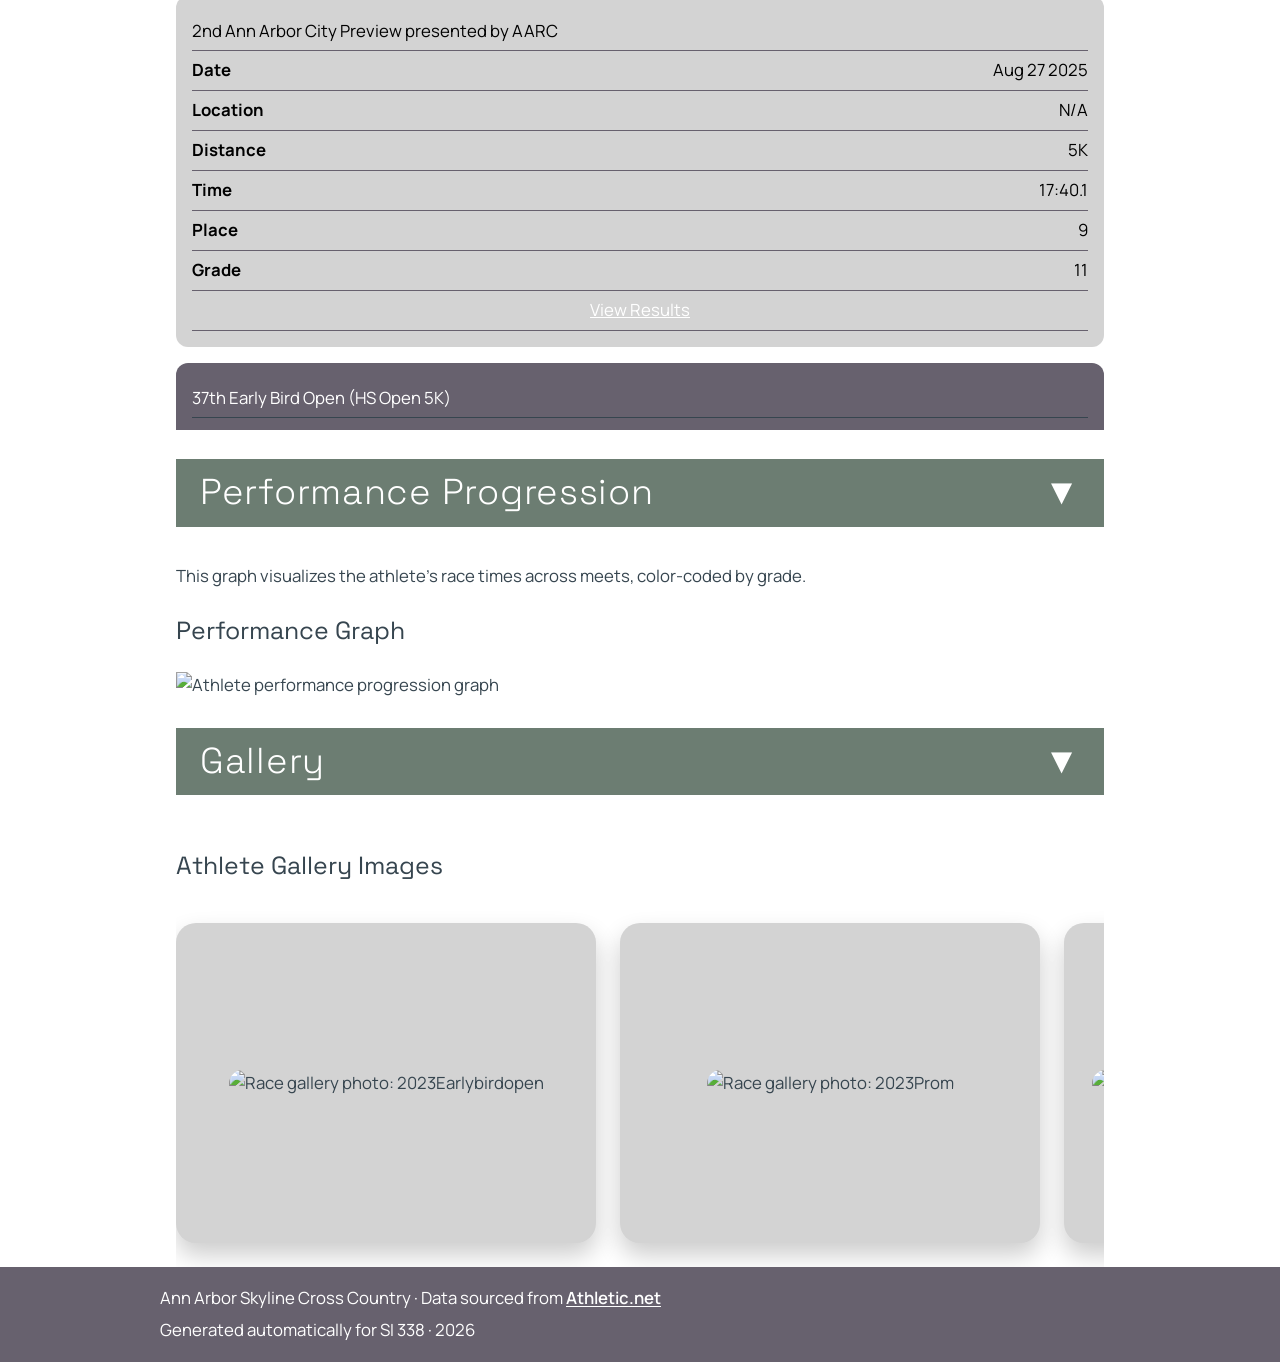
==== commit 564b6cb6: "gotovoooooo" ====
--- a/athletes/21615274/index.html
+++ b/athletes/21615274/index.html
@@ -207,7 +207,7 @@
 
       <p>
         Generated automatically for SI 338 &middot;
-        <span class="footer-year">2024</span>
+        <span class="footer-year">2026</span>
       </p>
     </div>
   </footer>
--- a/styles/style.css
+++ b/styles/style.css
@@ -597,6 +597,11 @@
 	background-color: var(--brand-third-color);
 }
 
+
+.card-inner a {
+	color: var(--brand-primary);
+}
+
 .card-inner img {
 	width: clamp(120px, 30vw, 200px);
 	aspect-ratio: 1 / 1;
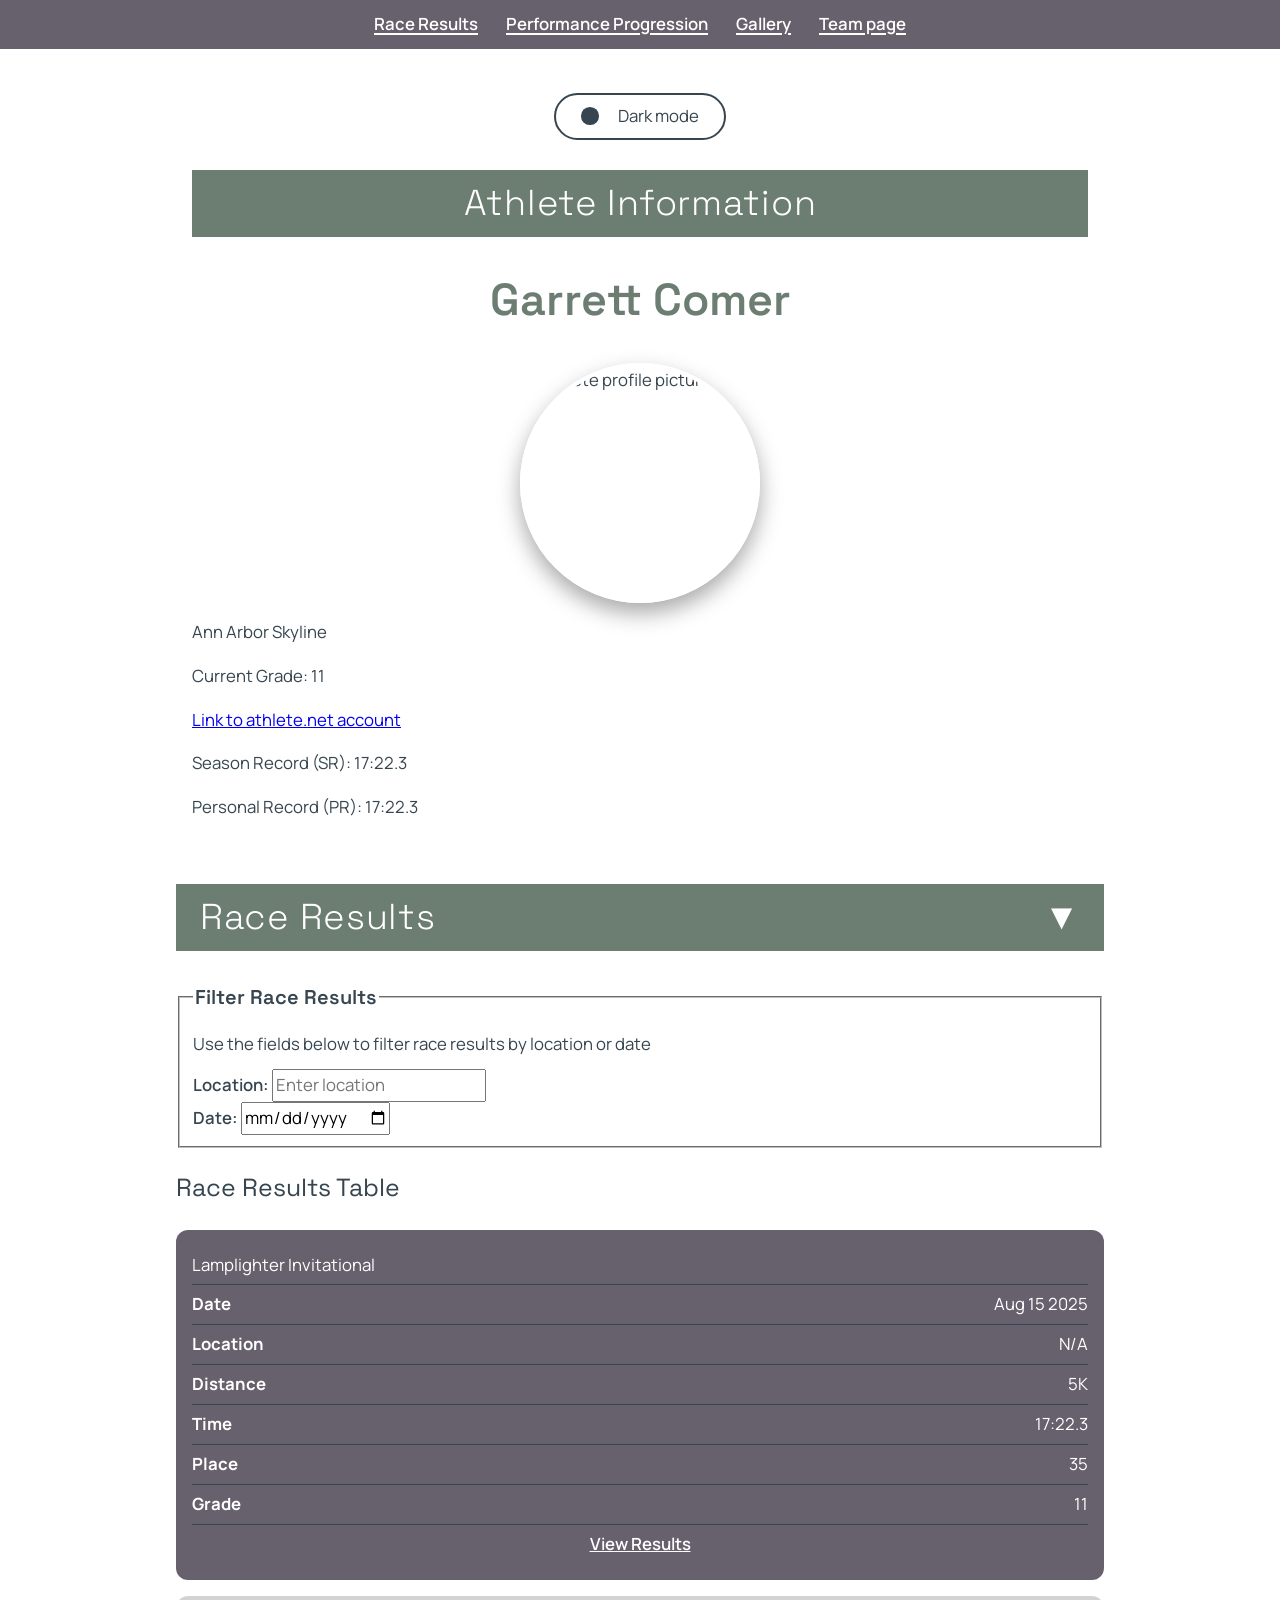
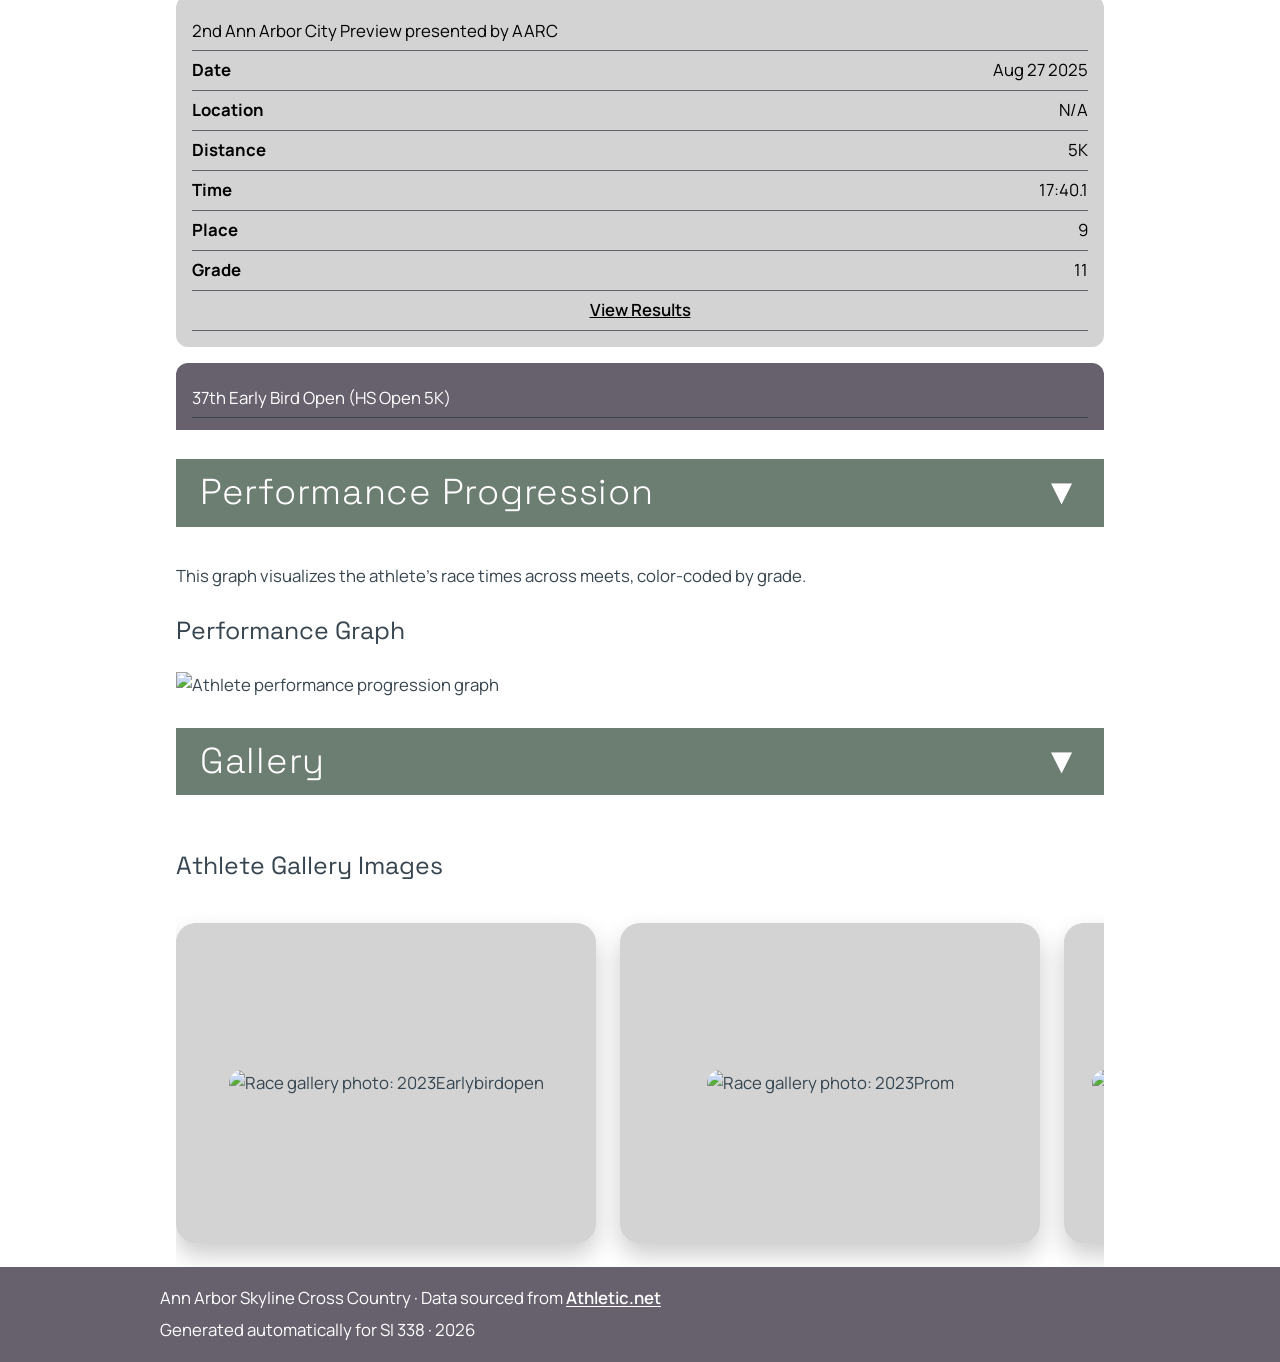
==== commit 052ab662: "fixed a few bugs" ====
--- a/athletes/21615274/index.html
+++ b/athletes/21615274/index.html
@@ -81,7 +81,7 @@
       <article>
         <h3>Race Results Table</h3>
 
-				<div class="table-results">
+				<div class="table-results" tabindex="0" aria-label="Athlete race results table">
         <table id="results-table">
           <thead>
             <tr>
@@ -148,7 +148,7 @@
 				<div class="collapsible-content">
       <article class="gallery-grid">
         <h3>Athlete Gallery Images</h3>
-				<div class="gallery">
+				<div class="gallery" tabindex="0" aria-label="Athlete gallery">
           <div class="gallery-card">
             <img src="../../images/athletes/21615274/2023EarlyBirdOpen.jpg" alt="Race gallery photo: 2023Earlybirdopen" loading="lazy" />
           </div>
--- a/styles/style.css
+++ b/styles/style.css
@@ -367,6 +367,14 @@
 	overflow-y: scroll;
 }
 
+.shared-meets:focus-visible,
+.events-results:focus-visible,
+.table-results:focus-visible,
+.gallery:focus-visible {
+	outline: 3px solid var(--brand-accent);
+	outline-offset: 4px;
+}
+
 .shared-meets td:nth-child(2)::before {
 	content: "Athlete A's Place";
 	font-weight: bold;
@@ -400,7 +408,13 @@
 }
 
 .events-results td:nth-child(4) a {
-	color: white;
+	color: inherit;
+	font-weight: 600;
+}
+
+tr:nth-child(even) .events-results td:nth-child(4) a,
+.events-results tr:nth-child(even) td:nth-child(4) a {
+	color: black;
 }
 
 /* INDIVIDUAL RACE STUFF */
@@ -446,7 +460,13 @@
 }
 
 .table-results td:nth-child(8) a {
-	color: white;
+	color: inherit;
+	font-weight: 600;
+}
+
+tr:nth-child(even) .table-results td:nth-child(8) a,
+.table-results tr:nth-child(even) td:nth-child(8) a {
+	color: black;
 }
 
 /* ------------- */
@@ -584,7 +604,7 @@
 	display: flex;
 	justify-content: center;
 	background-color: var(--brand-background);
-	border-radius: 25px;
+	border-radius: 24px;
 }
 
 .card-inner {
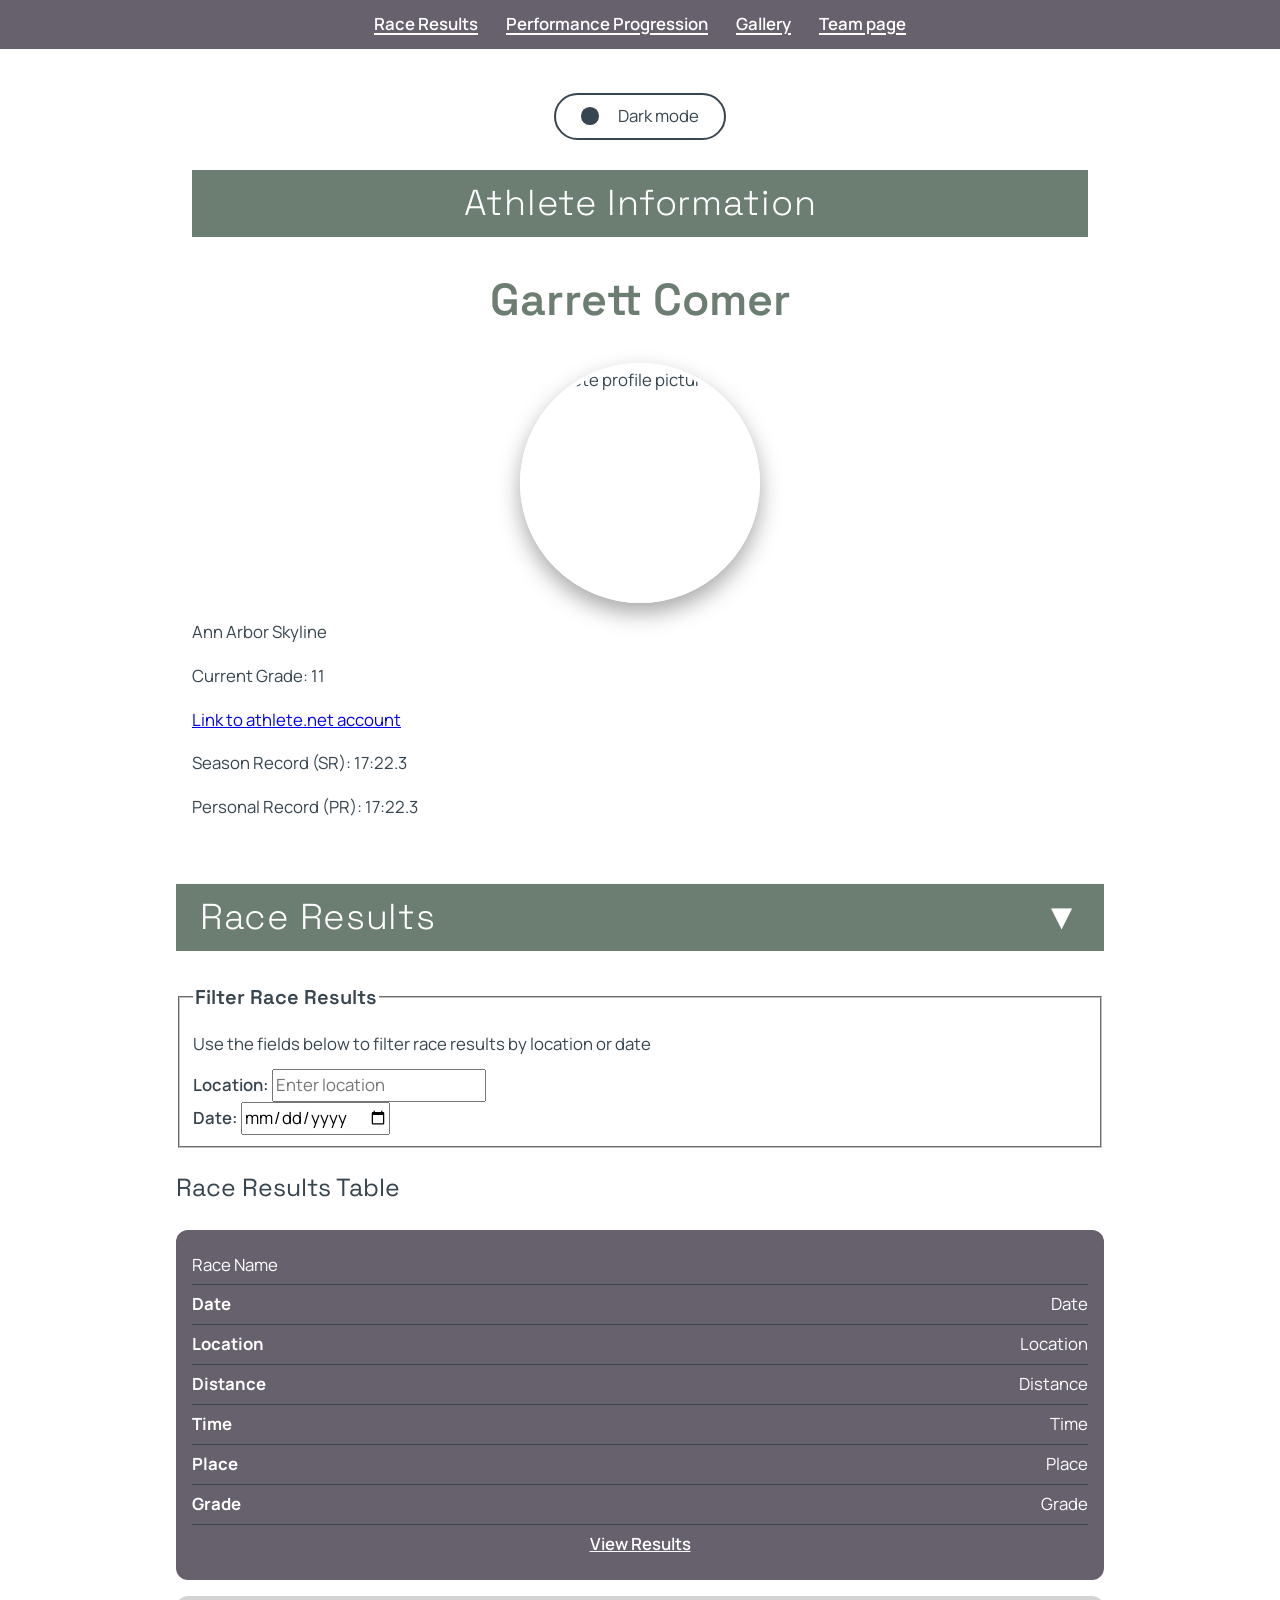
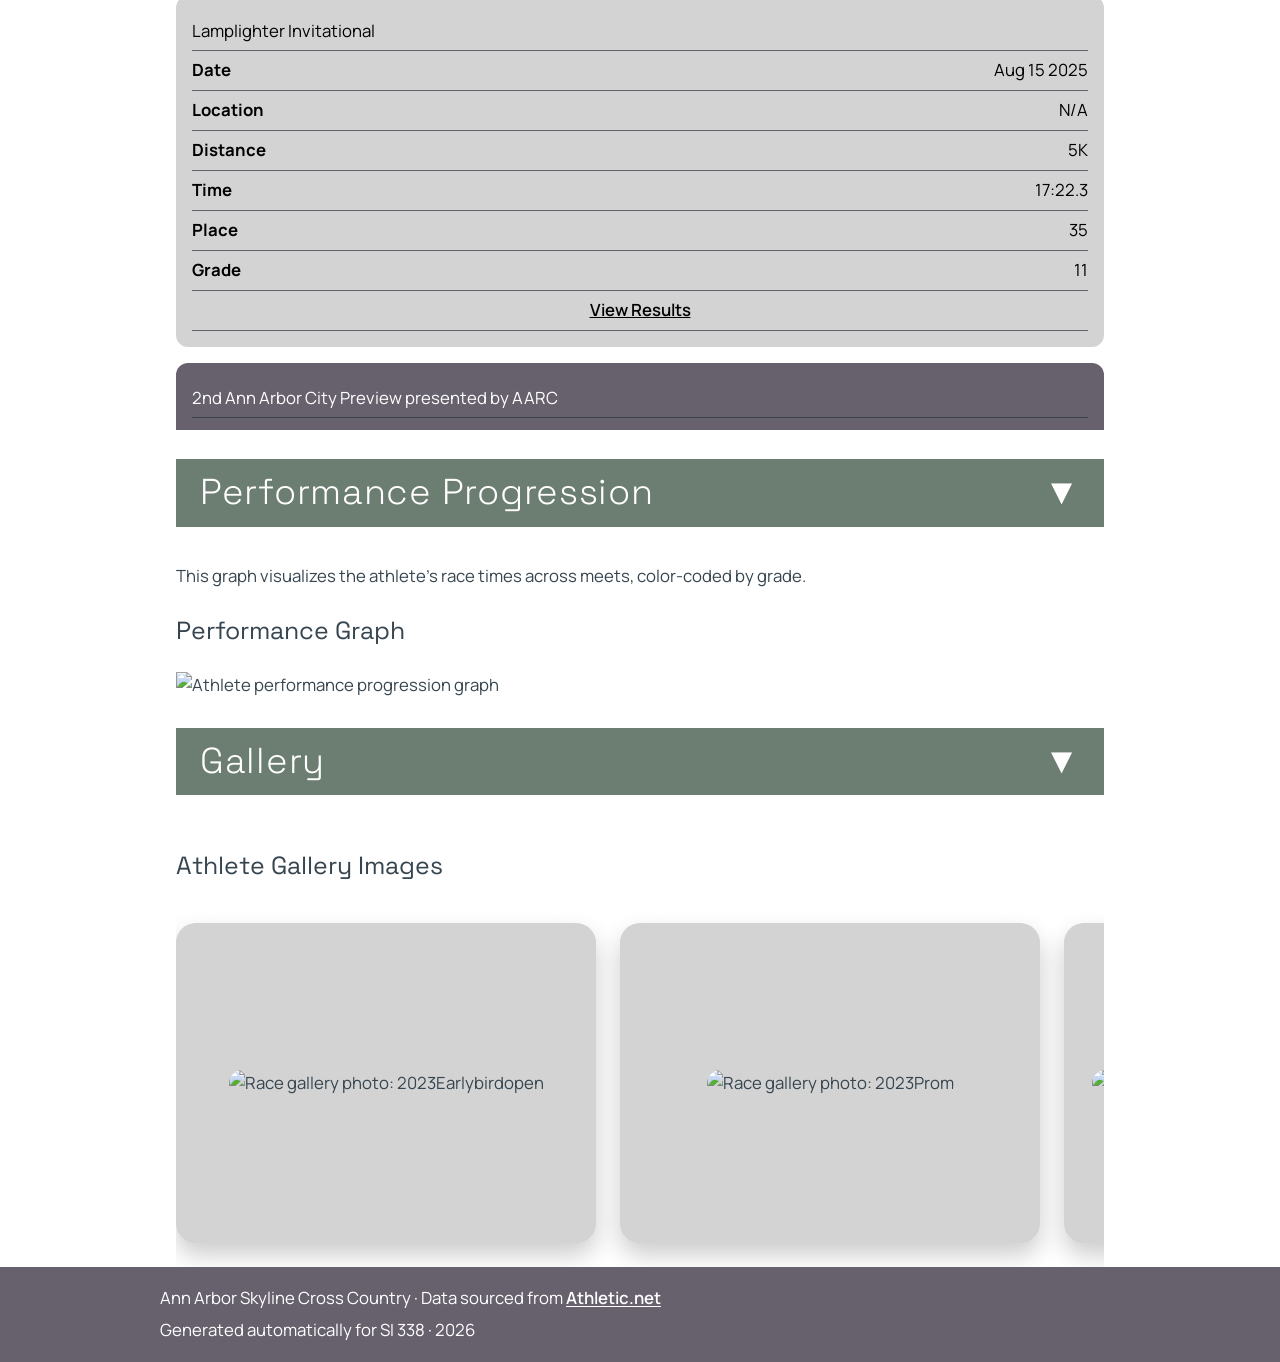
==== commit be124798: "created a nice template style to where I can add more athletes and now we are getting close to the e" ====
--- a/athletes/21615274/index.html
+++ b/athletes/21615274/index.html
@@ -2,8 +2,8 @@
 <html lang="en">
 
 <head>
-  <meta charset="UTF-8" />
-  <meta name="viewport" content="width=device-width, initial-scale=1.0" />
+  <meta charset="UTF-8">
+  <meta name="viewport" content="width=device-width, initial-scale=1.0">
   <title>Garrett Comer</title>
   <link rel="stylesheet" href="../../styles/style.css">
   <!-- <link rel="stylesheet" href="../../styles/reset.css"> -->
@@ -23,14 +23,14 @@
   <header id="athlete-header">
     <article class="athlete-info">
       <div class="theme-toggle">
-        <input type="checkbox" id="dark-mode-toggle" />
+        <input type="checkbox" id="dark-mode-toggle">
         <label for="dark-mode-toggle" class="theme-toggle-label">Dark mode</label>
       </div>
       <h2>Athlete Information</h2>
 
       <h1>Garrett Comer</h1>
 
-      <img src="../../images/athletes/21615274/profile.jpg" alt="Athlete profile picture" class="athlete-photo" />
+      <img src="../../images/athletes/21615274/profile.jpg" alt="Athlete profile picture" class="athlete-photo">
 
       <p class="athlete-school">Ann Arbor Skyline</p>
       <p class="athlete-grade">Current Grade: 11</p>
@@ -49,54 +49,68 @@
   <main>
 
     <section id="athlete-results">
-			<input type="checkbox" id="toggle-results" class="collapse-toggle">
-			<h2>
-				<label for="toggle-results">Race Results</label>
-			</h2>
-
-			<div class="collapsible-content">
-      <div class="results-filters">
-        <form>
-          <fieldset>
-            <legend>Filter Race Results</legend>
-
-            <p id="filter-instructions">
-              Use the fields below to filter race results by location or date
-            </p>
-
-            <div class="filter-group">
-              <label for="filter-location">Location:</label>
-              <input type="text" id="filter-location" name="filter-location" placeholder="Enter location"
-                aria-describedby="filter-instructions" />
-            </div>
-
-            <div class="filter-group">
-              <label for="filter-date">Date:</label>
-              <input type="date" id="filter-date" name="filter-date" aria-describedby="filter-instructions" />
-            </div>
-          </fieldset>
-        </form>
-      </div>
-
-      <article>
-        <h3>Race Results Table</h3>
-
-				<div class="table-results" tabindex="0" aria-label="Athlete race results table">
-        <table id="results-table">
-          <thead>
-            <tr>
-              <th>Race Name</th>
-              <th>Date</th>
-              <th>Location</th>
-              <th>Distance</th>
-              <th>Time</th>
-              <th>Place</th>
-              <th>Grade</th>
-              <th>Results</th>
-            </tr>
-          </thead>
-          <tbody>
-          <tr><td>Lamplighter Invitational</td><td>Aug 15 2025</td><td>N/A</td><td>5K</td><td>17:22.3</td><td>35</td><td>11</td><td><a href="https://www.athletic.net/CrossCountry/meet/247194/results/1007644" target="_blank">View Results</a></td></tr>
+      <input type="checkbox" id="toggle-results" class="collapse-toggle">
+      <h2>
+        <label for="toggle-results">Race Results</label>
+      </h2>
+
+      <div class="collapsible-content">
+        <div class="results-filters">
+          <form>
+            <fieldset>
+              <legend>Filter Race Results</legend>
+
+              <p id="filter-instructions">
+                Use the fields below to filter race results by location or date
+              </p>
+
+              <div class="filter-group">
+                <label for="filter-location">Location:</label>
+                <input type="text" id="filter-location" name="filter-location" placeholder="Enter location"
+                  aria-describedby="filter-instructions">
+              </div>
+
+              <div class="filter-group">
+                <label for="filter-date">Date:</label>
+                <input type="date" id="filter-date" name="filter-date" aria-describedby="filter-instructions">
+              </div>
+            </fieldset>
+          </form>
+        </div>
+
+        <article>
+          <h3>Race Results Table</h3>
+
+          <div class="table-results" tabindex="0" role="region" aria-label="Athlete race results table">
+            <table id="results-table">
+              <thead>
+                <tr>
+                  <th>Race Name</th>
+                  <th>Date</th>
+                  <th>Location</th>
+                  <th>Distance</th>
+                  <th>Time</th>
+                  <th>Place</th>
+                  <th>Grade</th>
+                  <th>Results</th>
+                </tr>
+              </thead>
+              <tbody>
+                <tr>
+                  <td>Race Name</td>
+                  <td>Date</td>
+                  <td>Location</td>
+                  <td>Distance</td>
+                  <td>Time</td>
+                  <td>Place</td>
+                  <td>Grade</td>
+                  <td>
+                    <a href="https://www.athletic.net" target="_blank">
+                      View Results
+                    </a>
+                  </td>
+                </tr>
+              <tr><td>Lamplighter Invitational</td><td>Aug 15 2025</td><td>N/A</td><td>5K</td><td>17:22.3</td><td>35</td><td>11</td><td><a href="https://www.athletic.net/CrossCountry/meet/247194/results/1007644" target="_blank">View Results</a></td></tr>
 <tr><td>2nd Ann Arbor City Preview presented by AARC</td><td>Aug 27 2025</td><td>N/A</td><td>5K</td><td>17:40.1</td><td>9</td><td>11</td><td><a href="https://www.athletic.net/CrossCountry/meet/253860/results/1013715" target="_blank">View Results</a></td></tr>
 <tr><td>37th Early Bird Open (HS Open 5K)</td><td>Aug 29 2024</td><td>N/A</td><td>5K</td><td>21:04.2</td><td>160</td><td>10</td><td><a href="https://www.athletic.net/CrossCountry/meet/235827/results/943367" target="_blank">View Results</a></td></tr>
 <tr><td>2024 Portage Invitational</td><td>Oct 5 2025</td><td>N/A</td><td>5K</td><td>21:04.9</td><td>318</td><td>19</td><td><a href="https://www.athletic.net/CrossCountry/meet/237295/results/948796" target="_blank">View Results</a></td></tr>
@@ -110,87 +124,61 @@
 <tr><td>SEC HS Championship (All Division Reserve)</td><td>Oct 19 2023</td><td>N/A</td><td>5K</td><td>19:21.8</td><td>44</td><td>9</td><td><a href="https://www.athletic.net/CrossCountry/meet/221762/results/887481" target="_blank">View Results</a></td></tr>
 <tr><td>Post Regional Open Meet (PROM) - Springfiled Oaks</td><td>Oct 28 2023</td><td>N/A</td><td>5K</td><td>18:24.6 PR</td><td>13</td><td>9</td><td><a href="https://www.athletic.net/CrossCountry/meet/229906/results/916818" target="_blank">View Results</a></td></tr>
 </tbody>
-        </table>
-					</div>
-      </article>
-				</div>
+            </table>
+          </div>
+        </article>
+      </div>
     </section>
 
     <section id="performance-graph">
-
-			<input type="checkbox" id="toggle-performance" class="collapse-toggle">
-			<h2>
-				<label for="toggle-performance">Performance Progression</label>
-			</h2>
-
-			<div class="collapsible-content">
-      <div>
-        <p id="graph-description">
-          This graph visualizes the athlete’s race times across meets,
-          color-coded by grade.
-        </p>
-      </div>
-
-      <article>
-        <h3>Performance Graph</h3>
-
-        <img src="../../images/athletes/21615274/performance.png" alt="Athlete performance progression graph"
-          aria-describedby="graph-description" style="max-width: 100%; height: auto;" />
-      </article>
+      <input type="checkbox" id="toggle-performance" class="collapse-toggle">
+      <h2>
+        <label for="toggle-performance">Performance Progression</label>
+      </h2>
+
+      <div class="collapsible-content">
+        <div>
+          <p id="graph-description">
+            This graph visualizes the athlete’s race times across meets,
+            color-coded by grade.
+          </p>
+        </div>
+
+        <article>
+          <h3>Performance Graph</h3>
+
+          <img src="../../images/athletes/21615274/performance.png" alt="Athlete performance progression graph"
+            aria-describedby="graph-description" style="max-width: 100%; height: auto;">
+        </article>
+      </div>
     </section>
 
     <section id="athlete-gallery">
-			<input type="checkbox" id="toggle-gallery" class="collapse-toggle">
-			<h2>
-				<label for="toggle-gallery">Gallery</label>
-			</h2>
-
-				<div class="collapsible-content">
-      <article class="gallery-grid">
-        <h3>Athlete Gallery Images</h3>
-				<div class="gallery" tabindex="0" aria-label="Athlete gallery">
-          <div class="gallery-card">
-            <img src="../../images/athletes/21615274/2023EarlyBirdOpen.jpg" alt="Race gallery photo: 2023Earlybirdopen" loading="lazy" />
+      <input type="checkbox" id="toggle-gallery" class="collapse-toggle">
+      <h2>
+        <label for="toggle-gallery">Gallery</label>
+      </h2>
+
+      <div class="collapsible-content">
+        <article class="gallery-grid">
+          <h3>Athlete Gallery Images</h3>
+          <div class="gallery" tabindex="0" role="region" aria-label="Athlete gallery">
+            <div class="gallery-card"><img src="../../images/athletes/21615274/2023EarlyBirdOpen.jpg" alt="Race gallery photo: 2023Earlybirdopen" loading="lazy" /></div>
+<div class="gallery-card"><img src="../../images/athletes/21615274/2023PROM.jpg" alt="Race gallery photo: 2023Prom" loading="lazy" /></div>
+<div class="gallery-card"><img src="../../images/athletes/21615274/2023SECHSChampionship.jpg" alt="Race gallery photo: 2023Sechschampionship" loading="lazy" /></div>
+<div class="gallery-card"><img src="../../images/athletes/21615274/2024EarlyBirdOpen.jpg" alt="Race gallery photo: 2024Earlybirdopen" loading="lazy" /></div>
+<div class="gallery-card"><img src="../../images/athletes/21615274/202557thHolly-Duane.jpg" alt="Race gallery photo: 202557Thholly Duane" loading="lazy" /></div>
+<div class="gallery-card"><img src="../../images/athletes/21615274/2025AARC.jpg" alt="Race gallery photo: 2025Aarc" loading="lazy" /></div>
+<div class="gallery-card"><img src="../../images/athletes/21615274/2025DeWittXCInvitational.jpg" alt="Race gallery photo: 2025Dewittxcinvitational" loading="lazy" /></div>
+<div class="gallery-card"><img src="../../images/athletes/21615274/2025Lamplighter.jpg" alt="Race gallery photo: 2025Lamplighter" loading="lazy" /></div>
+<div class="gallery-card"><img src="../../images/athletes/21615274/2025PortageInvitational.jpg" alt="Race gallery photo: 2025Portageinvitational" loading="lazy" /></div>
+<div class="gallery-card"><img src="../../images/athletes/21615274/2025SEC_HSJamboree1.jpg" alt="Race gallery photo: 2025Sec Hsjamboree1" loading="lazy" /></div>
+<div class="gallery-card"><img src="../../images/athletes/21615274/2025SEC_HSJamboree2.jpg" alt="Race gallery photo: 2025Sec Hsjamboree2" loading="lazy" /></div>
+<div class="gallery-card"><img src="../../images/athletes/21615274/2025_20thRiverRatOpen.jpg" alt="Race gallery photo: 2025 20Thriverratopen" loading="lazy" /></div>
+<div class="gallery-card"><img src="../../images/athletes/21615274/2025_SEC-HSChampionship.jpg" alt="Race gallery photo: 2025 Sec Hschampionship" loading="lazy" /></div>
           </div>
-          <div class="gallery-card">
-            <img src="../../images/athletes/21615274/2023PROM.jpg" alt="Race gallery photo: 2023Prom" loading="lazy" />
-          </div>
-          <div class="gallery-card">
-            <img src="../../images/athletes/21615274/2023SECHSChampionship.jpg" alt="Race gallery photo: 2023Sechschampionship" loading="lazy" />
-          </div>
-          <div class="gallery-card">
-            <img src="../../images/athletes/21615274/2024EarlyBirdOpen.jpg" alt="Race gallery photo: 2024Earlybirdopen" loading="lazy" />
-          </div>
-          <div class="gallery-card">
-            <img src="../../images/athletes/21615274/202557thHolly-Duane.jpg" alt="Race gallery photo: 202557Thholly Duane" loading="lazy" />
-          </div>
-          <div class="gallery-card">
-            <img src="../../images/athletes/21615274/2025AARC.jpg" alt="Race gallery photo: 2025Aarc" loading="lazy" />
-          </div>
-          <div class="gallery-card">
-            <img src="../../images/athletes/21615274/2025DeWittXCInvitational.jpg" alt="Race gallery photo: 2025Dewittxcinvitational" loading="lazy" />
-          </div>
-          <div class="gallery-card">
-            <img src="../../images/athletes/21615274/2025Lamplighter.jpg" alt="Race gallery photo: 2025Lamplighter" loading="lazy" />
-          </div>
-          <div class="gallery-card">
-            <img src="../../images/athletes/21615274/2025PortageInvitational.jpg" alt="Race gallery photo: 2025Portageinvitational" loading="lazy" />
-          </div>
-          <div class="gallery-card">
-            <img src="../../images/athletes/21615274/2025SEC_HSJamboree1.jpg" alt="Race gallery photo: 2025Sec Hsjamboree1" loading="lazy" />
-          </div>
-          <div class="gallery-card">
-            <img src="../../images/athletes/21615274/2025SEC_HSJamboree2.jpg" alt="Race gallery photo: 2025Sec Hsjamboree2" loading="lazy" />
-          </div>
-          <div class="gallery-card">
-            <img src="../../images/athletes/21615274/2025_20thRiverRatOpen.jpg" alt="Race gallery photo: 2025 20Thriverratopen" loading="lazy" />
-          </div>
-          <div class="gallery-card">
-            <img src="../../images/athletes/21615274/2025_SEC-HSChampionship.jpg" alt="Race gallery photo: 2025 Sec Hschampionship" loading="lazy" />
-          </div>
-				</div>
-      </article>
-				</div>
+        </article>
+      </div>
     </section>
 
   </main>
--- a/styles/style.css
+++ b/styles/style.css
@@ -268,7 +268,7 @@
 }
 
 section:target>h2 {
-	background-color: var(--brand-primary);
+	background-color: var(--brand-secondary);
 	color: white;
 }
 
@@ -604,7 +604,7 @@
 	display: flex;
 	justify-content: center;
 	background-color: var(--brand-background);
-	border-radius: 24px;
+	border-radius: 25px;
 }
 
 .card-inner {
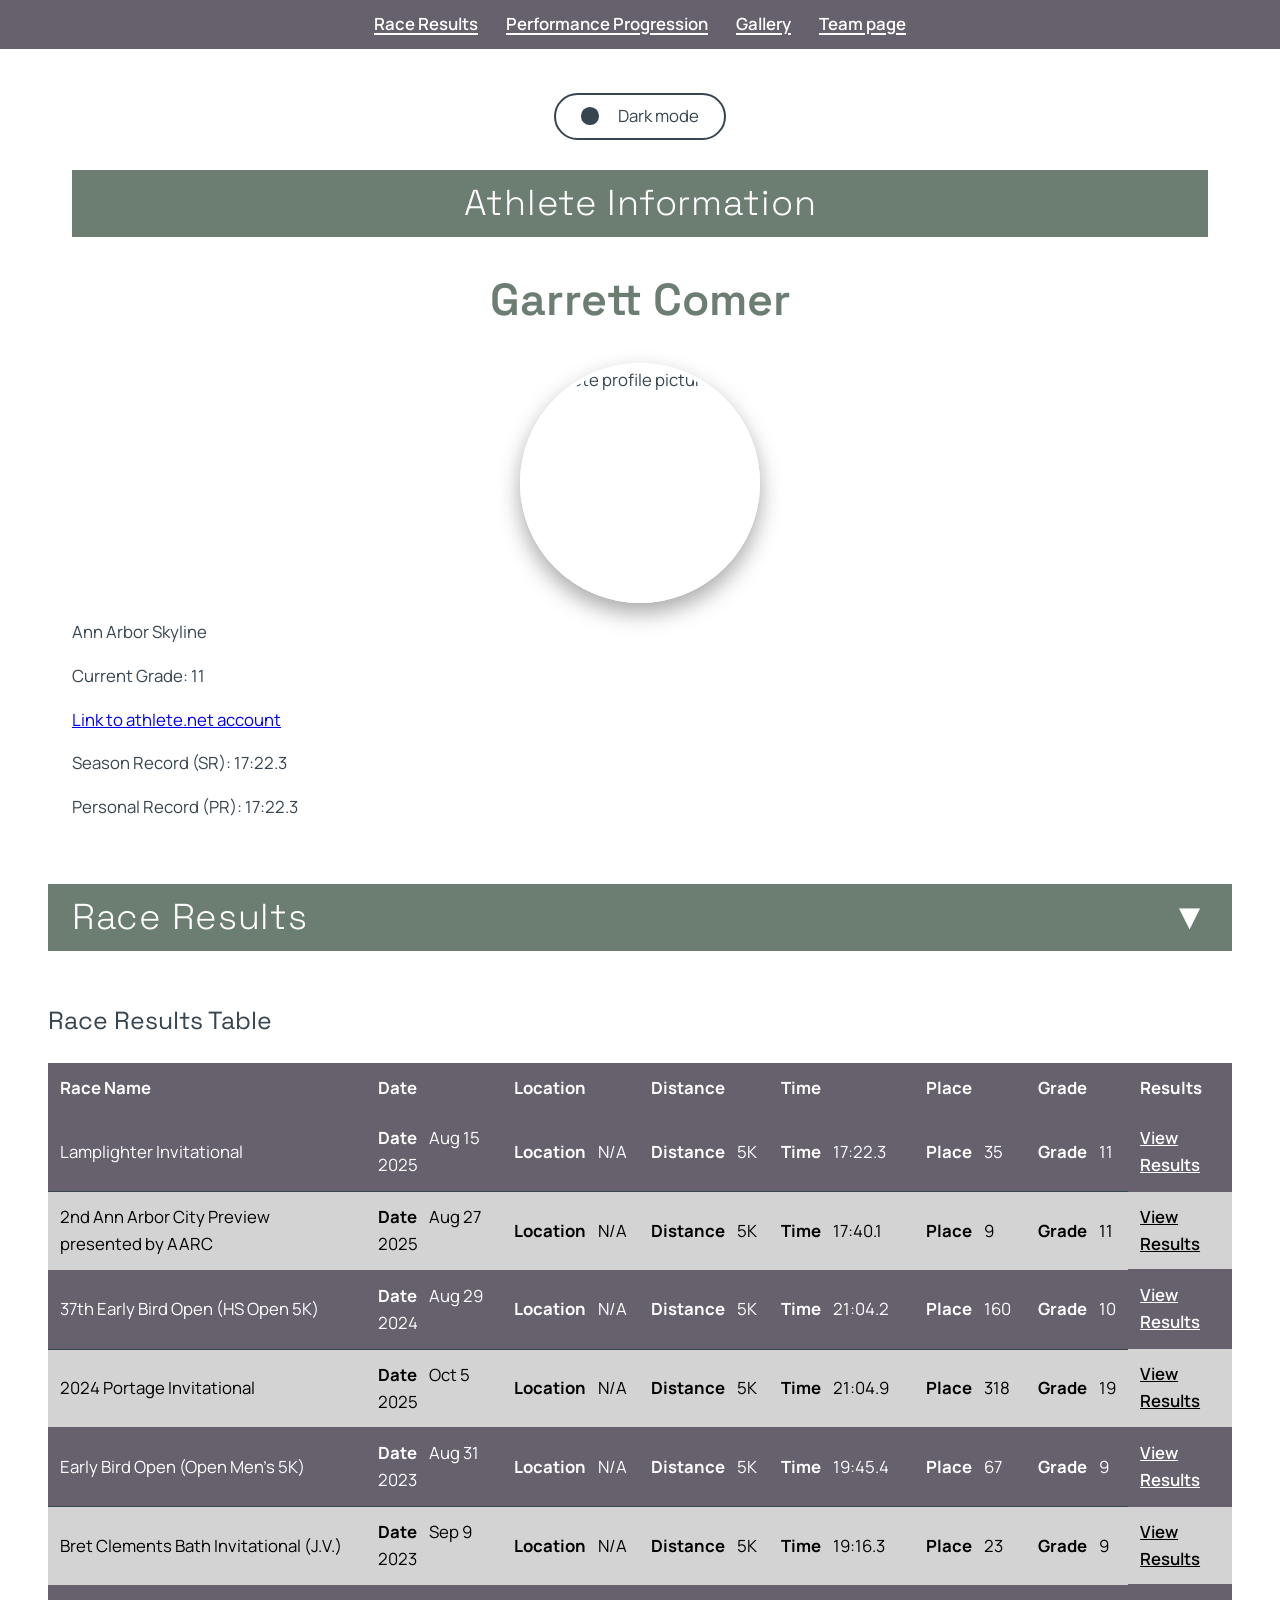
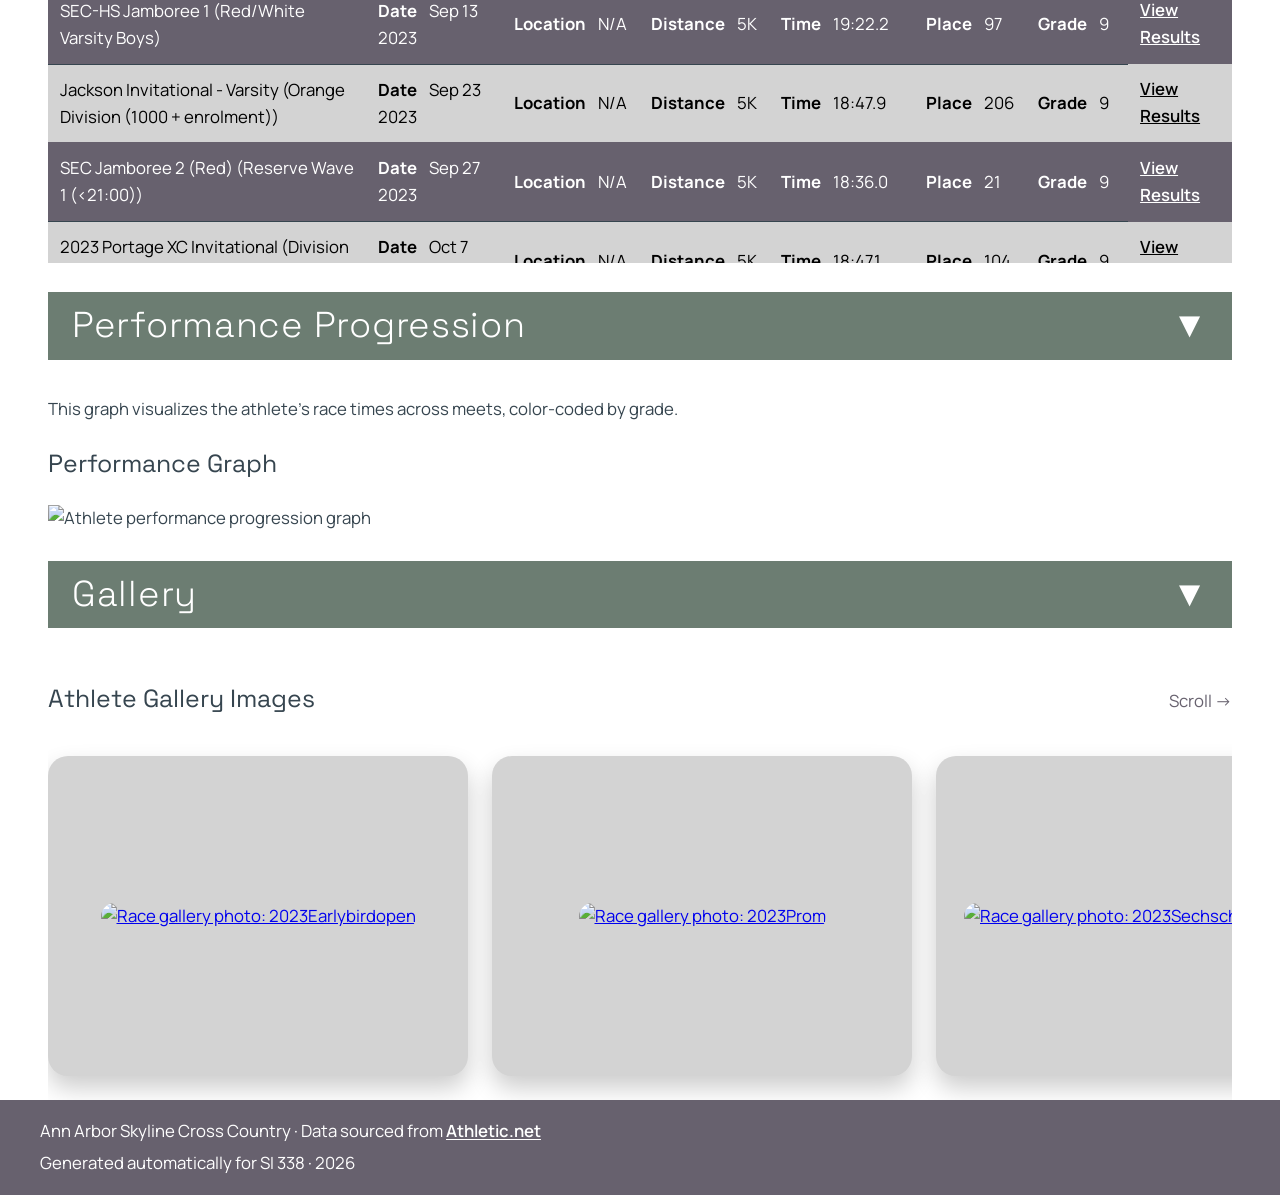
==== commit 98763c09: "done now lets run with validators" ====
--- a/athletes/21615274/index.html
+++ b/athletes/21615274/index.html
@@ -5,6 +5,7 @@
   <meta charset="UTF-8">
   <meta name="viewport" content="width=device-width, initial-scale=1.0">
   <title>Garrett Comer</title>
+  <link rel="stylesheet" href="../../dist/css/lightbox.css">
   <link rel="stylesheet" href="../../styles/style.css">
   <!-- <link rel="stylesheet" href="../../styles/reset.css"> -->
 </head>
@@ -55,29 +56,6 @@
       </h2>
 
       <div class="collapsible-content">
-        <div class="results-filters">
-          <form>
-            <fieldset>
-              <legend>Filter Race Results</legend>
-
-              <p id="filter-instructions">
-                Use the fields below to filter race results by location or date
-              </p>
-
-              <div class="filter-group">
-                <label for="filter-location">Location:</label>
-                <input type="text" id="filter-location" name="filter-location" placeholder="Enter location"
-                  aria-describedby="filter-instructions">
-              </div>
-
-              <div class="filter-group">
-                <label for="filter-date">Date:</label>
-                <input type="date" id="filter-date" name="filter-date" aria-describedby="filter-instructions">
-              </div>
-            </fieldset>
-          </form>
-        </div>
-
         <article>
           <h3>Race Results Table</h3>
 
@@ -96,20 +74,6 @@
                 </tr>
               </thead>
               <tbody>
-                <tr>
-                  <td>Race Name</td>
-                  <td>Date</td>
-                  <td>Location</td>
-                  <td>Distance</td>
-                  <td>Time</td>
-                  <td>Place</td>
-                  <td>Grade</td>
-                  <td>
-                    <a href="https://www.athletic.net" target="_blank">
-                      View Results
-                    </a>
-                  </td>
-                </tr>
               <tr><td>Lamplighter Invitational</td><td>Aug 15 2025</td><td>N/A</td><td>5K</td><td>17:22.3</td><td>35</td><td>11</td><td><a href="https://www.athletic.net/CrossCountry/meet/247194/results/1007644" target="_blank">View Results</a></td></tr>
 <tr><td>2nd Ann Arbor City Preview presented by AARC</td><td>Aug 27 2025</td><td>N/A</td><td>5K</td><td>17:40.1</td><td>9</td><td>11</td><td><a href="https://www.athletic.net/CrossCountry/meet/253860/results/1013715" target="_blank">View Results</a></td></tr>
 <tr><td>37th Early Bird Open (HS Open 5K)</td><td>Aug 29 2024</td><td>N/A</td><td>5K</td><td>21:04.2</td><td>160</td><td>10</td><td><a href="https://www.athletic.net/CrossCountry/meet/235827/results/943367" target="_blank">View Results</a></td></tr>
@@ -161,21 +125,24 @@
 
       <div class="collapsible-content">
         <article class="gallery-grid">
-          <h3>Athlete Gallery Images</h3>
+          <div class="gallery-header">
+            <h3>Athlete Gallery Images</h3>
+            <p class="gallery-hint">Scroll →</p>
+          </div>
           <div class="gallery" tabindex="0" role="region" aria-label="Athlete gallery">
-            <div class="gallery-card"><img src="../../images/athletes/21615274/2023EarlyBirdOpen.jpg" alt="Race gallery photo: 2023Earlybirdopen" loading="lazy" /></div>
-<div class="gallery-card"><img src="../../images/athletes/21615274/2023PROM.jpg" alt="Race gallery photo: 2023Prom" loading="lazy" /></div>
-<div class="gallery-card"><img src="../../images/athletes/21615274/2023SECHSChampionship.jpg" alt="Race gallery photo: 2023Sechschampionship" loading="lazy" /></div>
-<div class="gallery-card"><img src="../../images/athletes/21615274/2024EarlyBirdOpen.jpg" alt="Race gallery photo: 2024Earlybirdopen" loading="lazy" /></div>
-<div class="gallery-card"><img src="../../images/athletes/21615274/202557thHolly-Duane.jpg" alt="Race gallery photo: 202557Thholly Duane" loading="lazy" /></div>
-<div class="gallery-card"><img src="../../images/athletes/21615274/2025AARC.jpg" alt="Race gallery photo: 2025Aarc" loading="lazy" /></div>
-<div class="gallery-card"><img src="../../images/athletes/21615274/2025DeWittXCInvitational.jpg" alt="Race gallery photo: 2025Dewittxcinvitational" loading="lazy" /></div>
-<div class="gallery-card"><img src="../../images/athletes/21615274/2025Lamplighter.jpg" alt="Race gallery photo: 2025Lamplighter" loading="lazy" /></div>
-<div class="gallery-card"><img src="../../images/athletes/21615274/2025PortageInvitational.jpg" alt="Race gallery photo: 2025Portageinvitational" loading="lazy" /></div>
-<div class="gallery-card"><img src="../../images/athletes/21615274/2025SEC_HSJamboree1.jpg" alt="Race gallery photo: 2025Sec Hsjamboree1" loading="lazy" /></div>
-<div class="gallery-card"><img src="../../images/athletes/21615274/2025SEC_HSJamboree2.jpg" alt="Race gallery photo: 2025Sec Hsjamboree2" loading="lazy" /></div>
-<div class="gallery-card"><img src="../../images/athletes/21615274/2025_20thRiverRatOpen.jpg" alt="Race gallery photo: 2025 20Thriverratopen" loading="lazy" /></div>
-<div class="gallery-card"><img src="../../images/athletes/21615274/2025_SEC-HSChampionship.jpg" alt="Race gallery photo: 2025 Sec Hschampionship" loading="lazy" /></div>
+            <div class="gallery-card"><a href="../../images/athletes/21615274/2023EarlyBirdOpen.jpg" target="_blank" data-lightbox="athlete-gallery" data-title="Race gallery photo: 2023Earlybirdopen" data-alt="Race gallery photo: 2023Earlybirdopen"><img src="../../images/athletes/21615274/2023EarlyBirdOpen.jpg" alt="Race gallery photo: 2023Earlybirdopen" loading="lazy" /></a></div>
+<div class="gallery-card"><a href="../../images/athletes/21615274/2023PROM.jpg" target="_blank" data-lightbox="athlete-gallery" data-title="Race gallery photo: 2023Prom" data-alt="Race gallery photo: 2023Prom"><img src="../../images/athletes/21615274/2023PROM.jpg" alt="Race gallery photo: 2023Prom" loading="lazy" /></a></div>
+<div class="gallery-card"><a href="../../images/athletes/21615274/2023SECHSChampionship.jpg" target="_blank" data-lightbox="athlete-gallery" data-title="Race gallery photo: 2023Sechschampionship" data-alt="Race gallery photo: 2023Sechschampionship"><img src="../../images/athletes/21615274/2023SECHSChampionship.jpg" alt="Race gallery photo: 2023Sechschampionship" loading="lazy" /></a></div>
+<div class="gallery-card"><a href="../../images/athletes/21615274/2024EarlyBirdOpen.jpg" target="_blank" data-lightbox="athlete-gallery" data-title="Race gallery photo: 2024Earlybirdopen" data-alt="Race gallery photo: 2024Earlybirdopen"><img src="../../images/athletes/21615274/2024EarlyBirdOpen.jpg" alt="Race gallery photo: 2024Earlybirdopen" loading="lazy" /></a></div>
+<div class="gallery-card"><a href="../../images/athletes/21615274/202557thHolly-Duane.jpg" target="_blank" data-lightbox="athlete-gallery" data-title="Race gallery photo: 202557Thholly Duane" data-alt="Race gallery photo: 202557Thholly Duane"><img src="../../images/athletes/21615274/202557thHolly-Duane.jpg" alt="Race gallery photo: 202557Thholly Duane" loading="lazy" /></a></div>
+<div class="gallery-card"><a href="../../images/athletes/21615274/2025AARC.jpg" target="_blank" data-lightbox="athlete-gallery" data-title="Race gallery photo: 2025Aarc" data-alt="Race gallery photo: 2025Aarc"><img src="../../images/athletes/21615274/2025AARC.jpg" alt="Race gallery photo: 2025Aarc" loading="lazy" /></a></div>
+<div class="gallery-card"><a href="../../images/athletes/21615274/2025DeWittXCInvitational.jpg" target="_blank" data-lightbox="athlete-gallery" data-title="Race gallery photo: 2025Dewittxcinvitational" data-alt="Race gallery photo: 2025Dewittxcinvitational"><img src="../../images/athletes/21615274/2025DeWittXCInvitational.jpg" alt="Race gallery photo: 2025Dewittxcinvitational" loading="lazy" /></a></div>
+<div class="gallery-card"><a href="../../images/athletes/21615274/2025Lamplighter.jpg" target="_blank" data-lightbox="athlete-gallery" data-title="Race gallery photo: 2025Lamplighter" data-alt="Race gallery photo: 2025Lamplighter"><img src="../../images/athletes/21615274/2025Lamplighter.jpg" alt="Race gallery photo: 2025Lamplighter" loading="lazy" /></a></div>
+<div class="gallery-card"><a href="../../images/athletes/21615274/2025PortageInvitational.jpg" target="_blank" data-lightbox="athlete-gallery" data-title="Race gallery photo: 2025Portageinvitational" data-alt="Race gallery photo: 2025Portageinvitational"><img src="../../images/athletes/21615274/2025PortageInvitational.jpg" alt="Race gallery photo: 2025Portageinvitational" loading="lazy" /></a></div>
+<div class="gallery-card"><a href="../../images/athletes/21615274/2025SEC_HSJamboree1.jpg" target="_blank" data-lightbox="athlete-gallery" data-title="Race gallery photo: 2025Sec Hsjamboree1" data-alt="Race gallery photo: 2025Sec Hsjamboree1"><img src="../../images/athletes/21615274/2025SEC_HSJamboree1.jpg" alt="Race gallery photo: 2025Sec Hsjamboree1" loading="lazy" /></a></div>
+<div class="gallery-card"><a href="../../images/athletes/21615274/2025SEC_HSJamboree2.jpg" target="_blank" data-lightbox="athlete-gallery" data-title="Race gallery photo: 2025Sec Hsjamboree2" data-alt="Race gallery photo: 2025Sec Hsjamboree2"><img src="../../images/athletes/21615274/2025SEC_HSJamboree2.jpg" alt="Race gallery photo: 2025Sec Hsjamboree2" loading="lazy" /></a></div>
+<div class="gallery-card"><a href="../../images/athletes/21615274/2025_20thRiverRatOpen.jpg" target="_blank" data-lightbox="athlete-gallery" data-title="Race gallery photo: 2025 20Thriverratopen" data-alt="Race gallery photo: 2025 20Thriverratopen"><img src="../../images/athletes/21615274/2025_20thRiverRatOpen.jpg" alt="Race gallery photo: 2025 20Thriverratopen" loading="lazy" /></a></div>
+<div class="gallery-card"><a href="../../images/athletes/21615274/2025_SEC-HSChampionship.jpg" target="_blank" data-lightbox="athlete-gallery" data-title="Race gallery photo: 2025 Sec Hschampionship" data-alt="Race gallery photo: 2025 Sec Hschampionship"><img src="../../images/athletes/21615274/2025_SEC-HSChampionship.jpg" alt="Race gallery photo: 2025 Sec Hschampionship" loading="lazy" /></a></div>
           </div>
         </article>
       </div>
@@ -200,6 +167,8 @@
     </div>
   </footer>
 
+  <script src="../../dist/js/lightbox-plus-jquery.js"></script>
+
 </body>
 
 </html>
--- a/styles/style.css
+++ b/styles/style.css
@@ -6,75 +6,75 @@
 *,
 *::before,
 *::after {
-	box-sizing: border-box;
+  box-sizing: border-box;
 }
 
 :root {
-	/* for coloring */
-	--brand-background: white;
-	--brand-primary: #36454F;
-	--brand-secondary: #67616E;
-	--brand-accent: #6C7D72;
-	--brand-third-color: lightgrey;
-	--brand-third-color-dark: #714c43;
-	--card-surface: #1e453e;
-	--dark-mode-color: #FAC898;
-	--dark-mode-background: black;
-	--dark-mode-surface: var(--card-surface);
-	--dark-mode-text: white;
-
-	/* font pairing + responsive type scale */
-	--font-body: "Manrope", Roboto, sans-serif;
-	--font-heading: "Space Grotesk", Roboto, sans-serif;
-	/* used google to figure out how to do this */
-	--font-size-100: clamp(0.95rem, 0.9rem + 0.2vw, 1.05rem);
-	--font-size-200: clamp(1.05rem, 0.95rem + 0.45vw, 1.25rem);
-	--font-size-300: clamp(1.2rem, 1.05rem + 0.8vw, 1.55rem);
-	--font-size-400: clamp(1.45rem, 1.15rem + 1.6vw, 2.25rem);
-	--font-size-500: clamp(1.65rem, 1.2rem + 2.2vw, 2.8rem);
-
-	/* for sticker header */
-	--sticky-header-offset: 3.25rem;
-	--section-transition-duration: 320ms;
-	--section-transition-distance: 12px;
+  /* for coloring */
+  --brand-background: white;
+  --brand-primary: #36454F;
+  --brand-secondary: #67616E;
+  --brand-accent: #6C7D72;
+  --brand-third-color: lightgrey;
+  --brand-third-color-dark: #714c43;
+  --card-surface: #1e453e;
+  --dark-mode-color: #FAC898;
+  --dark-mode-background: black;
+  --dark-mode-surface: var(--card-surface);
+  --dark-mode-text: white;
+
+  /* font pairing + responsive type scale */
+  --font-body: "Manrope", Roboto, sans-serif;
+  --font-heading: "Space Grotesk", Roboto, sans-serif;
+  /* used google to figure out how to do this */
+  --font-size-100: clamp(0.95rem, 0.9rem + 0.2vw, 1.05rem);
+  --font-size-200: clamp(1.05rem, 0.95rem + 0.45vw, 1.25rem);
+  --font-size-300: clamp(1.2rem, 1.05rem + 0.8vw, 1.55rem);
+  --font-size-400: clamp(1.45rem, 1.15rem + 1.6vw, 2.25rem);
+  --font-size-500: clamp(1.65rem, 1.2rem + 2.2vw, 2.8rem);
+
+  /* for sticker header */
+  --sticky-header-offset: 3.25rem;
+  --section-transition-duration: 320ms;
+  --section-transition-distance: 12px;
 }
 
 :root:has(#athlete-nav) {
-	--sticky-header-offset: 5.25rem;
+  --sticky-header-offset: 5.25rem;
 }
 
 body {
-	margin: 0;
-	font: var(--font-size-100)/1.6 var(--font-body);
-	background-color: var(--brand-background);
-	color: var(--brand-primary);
+  margin: 0;
+  font: var(--font-size-100)/1.6 var(--font-body);
+  background-color: var(--brand-background);
+  color: var(--brand-primary);
 }
 
 :root:has(#dark-mode-toggle:checked) {
-	--brand-background: var(--dark-mode-background);
-	--brand-primary: var(--dark-mode-text);
-	--brand-secondary: var(--dark-mode-surface);
-	--brand-accent: var(--dark-mode-color);
-	--brand-third-color: var(--brand-third-color-dark);
+  --brand-background: var(--dark-mode-background);
+  --brand-primary: var(--dark-mode-text);
+  --brand-secondary: var(--dark-mode-surface);
+  --brand-accent: var(--dark-mode-color);
+  --brand-third-color: var(--brand-third-color-dark);
 }
 
 :root:has(#dark-mode-toggle:checked) table,
 :root:has(#dark-mode-toggle:checked) td,
 :root:has(#dark-mode-toggle:checked) th {
-	color: var(--dark-mode-text);
+  color: var(--dark-mode-text);
 }
 
 /* making sure that images are well suited and opt for images */
 img {
-	max-width: 100%;
-	height: auto;
-	display: block;
+  max-width: 100%;
+  height: auto;
+  display: block;
 }
 
 main {
-	max-width: 960px;
-	margin: 0 auto;
-	padding: 0rem 1rem;
+  max-width: 960px;
+  margin: 0 auto;
+  padding: 0rem 1rem;
 }
 
 /* ------------- */
@@ -82,86 +82,86 @@
 /* ------------- */
 
 #main-nav {
-	background-color: var(--brand-secondary);
-	/* idk if i wanna do this cuz it messes up with the links */
-	position: sticky;
-	top: 0;
-	z-index: 10;
-	padding: 0.5rem;
+  background-color: var(--brand-secondary);
+  /* idk if i wanna do this cuz it messes up with the links */
+  position: sticky;
+  top: 0;
+  z-index: 10;
+  padding: 0.5rem;
 }
 
 #main-nav .nav-container {
-	margin: 0 auto;
-	display: flex;
-	flex-wrap: wrap;
-	justify-content: center;
-	align-items: center;
-	gap: 0.75rem;
-	max-width: 960px;
+  margin: 0 auto;
+  display: flex;
+  flex-wrap: wrap;
+  justify-content: center;
+  align-items: center;
+  gap: 0.75rem;
+  max-width: 960px;
 }
 
 #main-nav .nav-link {
-	color: white;
-	text-decoration: underline;
-	text-underline-offset: 3px;
-	text-decoration-thickness: 2px;
-	font-weight: 600;
-	font-size: var(--font-size-100);
-	padding: 0.5rem;
-	border-radius: 0.4rem;
-	line-height: 1;
-	/* transitiion for the background color change */
-	transition: background-color 0.2s ease, color 0.2s ease;
+  color: white;
+  text-decoration: underline;
+  text-underline-offset: 3px;
+  text-decoration-thickness: 2px;
+  font-weight: 600;
+  font-size: var(--font-size-100);
+  padding: 0.5rem;
+  border-radius: 0.4rem;
+  line-height: 1;
+  /* transitiion for the background color change */
+  transition: background-color 0.2s ease, color 0.2s ease;
 }
 
 #main-nav .nav-link:hover,
 #main-nav .nav-link:focus-visible {
-	background-color: var(--brand-primary);
-	outline: 2px solid transparent;
+  background-color: var(--brand-primary);
+  outline: 2px solid transparent;
 }
 
 #athlete-nav {
-	background-color: var(--brand-secondary);
-	position: sticky;
-	top: 0;
-	z-index: 10;
-	padding: 0.5rem 1rem;
+  background-color: var(--brand-secondary);
+  position: sticky;
+  top: 0;
+  z-index: 10;
+  padding: 0.5rem 1rem;
 }
 
 #athlete-nav .nav-container {
-	margin: 0 auto;
-	display: flex;
-	flex-wrap: wrap;
-	justify-content: center;
-	align-items: center;
-	gap: 0.75rem;
-	max-width: 960px;
+  margin: 0 auto;
+  display: flex;
+  flex-wrap: wrap;
+  justify-content: center;
+  align-items: center;
+  gap: 0.75rem;
+  max-width: 960px;
 }
 
 #athlete-nav .nav-title {
-	color: white;
-	font-weight: 600;
-	font-family: var(--font-heading);
-	font-size: var(--font-size-200);
+  color: white;
+  font-weight: 600;
+  font-family: var(--font-heading);
+  font-size: var(--font-size-200);
 }
 
 #athlete-nav .nav-link {
-	color: white;
-	text-decoration: underline;
-	text-underline-offset: 3px;
-	text-decoration-thickness: 2px;
-	font-weight: 600;
-	font-size: var(--font-size-100);
-	padding: 0.5rem;
-	border-radius: 0.4rem;
-	line-height: 1;
-	transition: background-color 0.2s ease, color 0.2s ease;
+  color: white;
+  text-decoration: underline;
+  text-underline-offset: 3px;
+  text-decoration-thickness: 2px;
+  font-weight: 600;
+  font-size: var(--font-size-100);
+  padding: 0.5rem;
+  border-radius: 0.4rem;
+  line-height: 1;
+  transition: background-color 0.2s ease, color 0.2s ease;
 }
 
 #athlete-nav .nav-link:hover,
 #athlete-nav .nav-link:focus-visible {
-	background-color: var(--brand-accent);
-	outline: 2px solid transparent;
+  background-color: var(--brand-accent);
+  outline: 2px solid transparent;
 }
 
 /* ------------- */
@@ -170,83 +170,83 @@
 
 h1,
 h2 {
-	text-align: center;
+  text-align: center;
 }
 
 h1 {
-	color: var(--brand-accent);
-	font-family: var(--font-heading);
-	font-size: var(--font-size-500);
-	font-weight: 600;
-	line-height: 1.15;
+  color: var(--brand-accent);
+  font-family: var(--font-heading);
+  font-size: var(--font-size-500);
+  font-weight: 600;
+  line-height: 1.15;
 }
 
 .theme-toggle {
-	display: flex;
-	justify-content: center;
-	align-items: center;
-	gap: 0.75rem;
-	margin: 0.75rem;
-	color: var(--brand-primary);
+  display: flex;
+  justify-content: center;
+  align-items: center;
+  gap: 0.75rem;
+  margin: 0.75rem;
+  color: var(--brand-primary);
 }
 
 .theme-toggle input {
-	position: absolute;
-	opacity: 0;
+  position: absolute;
+  opacity: 0;
 }
 
 .theme-toggle-label {
-	display: inline-flex;
-	align-items: center;
-	gap: 1.2rem;
-	cursor: pointer;
-	padding: 0.5rem 1.6rem;
-	border: 2px solid var(--brand-primary);
-	border-radius: 25px;
-	background-color: var(--brand-background);
-	color: var(--brand-primary);
+  display: inline-flex;
+  align-items: center;
+  gap: 1.2rem;
+  cursor: pointer;
+  padding: 0.5rem 1.6rem;
+  border: 2px solid var(--brand-primary);
+  border-radius: 25px;
+  background-color: var(--brand-background);
+  color: var(--brand-primary);
 }
 
 .theme-toggle-label::before {
-	content: "";
-	width: 1.1rem;
-	height: 1.1rem;
-	border-radius: 50%;
-	background-color: var(--brand-primary);
-	transition: transform 0.2s ease;
+  content: "";
+  width: 1.1rem;
+  height: 1.1rem;
+  border-radius: 50%;
+  background-color: var(--brand-primary);
+  transition: transform 0.2s ease;
 }
 
 #dark-mode-toggle:checked+.theme-toggle-label {
-	border-color: var(--brand-accent);
-	color: var(--brand-accent);
+  border-color: var(--brand-accent);
+  color: var(--brand-accent);
 }
 
 #dark-mode-toggle:checked+.theme-toggle-label::before {
-	transform: translateX(1rem);
-	background-color: var(--brand-accent);
+  transform: translateX(1rem);
+  background-color: var(--brand-accent);
 }
 
 h2 {
-	background-color: var(--brand-accent);
-	color: white;
-	font-family: var(--font-heading);
-	font-weight: 200;
-	border-radius: 0;
-	padding: 0.75rem 1rem;
-	font-size: var(--font-size-400);
-	letter-spacing: 0.02em;
-	line-height: 1.2;
-	transition: background-color var(--section-transition-duration) ease-out,
-		box-shadow var(--section-transition-duration) ease-out,
-		color var(--section-transition-duration) ease-out;
+  background-color: var(--brand-accent);
+  color: white;
+  font-family: var(--font-heading);
+  font-weight: 200;
+  border-radius: 0;
+  padding: 0.75rem 1rem;
+  font-size: var(--font-size-400);
+  letter-spacing: 0.02em;
+  line-height: 1.2;
+  transition: background-color var(--section-transition-duration) ease-out,
+    box-shadow var(--section-transition-duration) ease-out,
+    color var(--section-transition-duration) ease-out;
 }
 
 h3 {
-	color: var(--brand-primary);
-	font-family: var(--font-heading);
-	font-size: var(--font-size-300);
-	font-weight: 400;
-	line-height: 1.3;
+  color: var(--brand-primary);
+  font-family: var(--font-heading);
+  font-size: var(--font-size-300);
+  font-weight: 400;
+  line-height: 1.3;
 }
 
 /* ------------- */
@@ -254,40 +254,40 @@
 /* ------------- */
 
 section>h2 {
-	position: sticky;
-	top: var(--sticky-header-offset);
-	z-index: 6;
+  position: sticky;
+  top: var(--sticky-header-offset);
+  z-index: 6;
 }
 
 section {
-	scroll-margin-top: calc(var(--sticky-header-offset) + 0.75rem);
+  scroll-margin-top: calc(var(--sticky-header-offset) + 0.75rem);
 }
 
 section:target {
-	animation: section-enter var(--section-transition-duration) ease-out;
+  animation: section-enter var(--section-transition-duration) ease-out;
 }
 
 section:target>h2 {
-	background-color: var(--brand-secondary);
-	color: white;
+  background-color: var(--brand-secondary);
+  color: white;
 }
 
 @keyframes section-enter {
-	from {
-		opacity: 0;
-		transform: translateY(var(--section-transition-distance));
-	}
-
-	to {
-		opacity: 1;
-		transform: translateY(0);
-	}
+  from {
+    opacity: 0;
+    transform: translateY(var(--section-transition-distance));
+  }
+
+  to {
+    opacity: 1;
+    transform: translateY(0);
+  }
 }
 
 @media (prefers-reduced-motion: reduce) {
-	section:target {
-		animation: none;
-	}
+  section:target {
+    animation: none;
+  }
 }
 
 /* ------------- */
@@ -295,25 +295,25 @@
 /* ------------- */
 
 #athlete-header {
-	max-width: 960px;
-	margin: 0 auto;
-	padding: 0 1rem;
+  max-width: 960px;
+  margin: 0 auto;
+  padding: 0 1rem;
 }
 
 #athlete-header .athlete-info {
-	margin: 1rem 0;
-	padding: 1rem;
+  margin: 1rem 0;
+  padding: 1rem;
 }
 
 #athlete-header .athlete-photo {
-	width: clamp(140px, 40vw, 240px);
-	aspect-ratio: 1 / 1;
-	height: auto;
-	border-radius: 50%;
-	object-fit: cover;
-	border: 4px solid white;
-	box-shadow: 0 10px 22px darkgray;
-	margin: 0.5rem auto 1rem;
+  width: clamp(140px, 40vw, 240px);
+  aspect-ratio: 1 / 1;
+  height: auto;
+  border-radius: 50%;
+  object-fit: cover;
+  border: 4px solid white;
+  box-shadow: 0 10px 22px darkgray;
+  margin: 0.5rem auto 1rem;
 }
 
 /* ------------- */
@@ -321,152 +321,159 @@
 /* ------------- */
 
 table {
-	border-collapse: collapse;
-	width: 100%;
+  border-collapse: collapse;
+  width: 100%;
 }
 
 table thead {
-	display: none;
+  display: none;
 }
 
 tr {
-	display: block;
-	background-color: var(--brand-secondary);
-	color: white;
-	border-radius: 12px;
-	padding: 16px;
-	margin-bottom: 16px;
+  display: block;
+  background-color: var(--brand-secondary);
+  color: white;
+  border-radius: 12px;
+  padding: 16px;
+  margin-bottom: 16px;
 }
 
 td {
-	display: flex;
-	justify-content: space-between;
-	font-size: var(--font-size-100);
-	padding: 6px 0;
-	border-bottom: 1px solid var(--brand-primary);
+  display: flex;
+  justify-content: space-between;
+  font-size: var(--font-size-100);
+  padding: 6px 0;
+  border-bottom: 1px solid var(--brand-primary);
+  column-gap: 0.75rem;
 }
 
 tr:nth-child(even) {
-	background-color: var(--brand-third-color);
-	color: black;
+  background-color: var(--brand-third-color);
+  color: black;
 }
 
 tr:nth-child(even) td {
-	background-color: var(--brand-third-color);
-	border-bottom: 1px solid var(--brand-secondary);
-	color: black;
+  background-color: var(--brand-third-color);
+  border-bottom: 1px solid var(--brand-secondary);
+  color: black;
 }
 
 td:last-child {
-	border-bottom: none;
+  border-bottom: none;
 }
 
 /* SHARED MEETS STUFF */
 .shared-meets {
-	max-height: 50rem;
-	overflow-y: scroll;
+  max-height: 50rem;
+  overflow-y: scroll;
 }
 
 .shared-meets:focus-visible,
 .events-results:focus-visible,
 .table-results:focus-visible,
 .gallery:focus-visible {
-	outline: 3px solid var(--brand-accent);
-	outline-offset: 4px;
+  outline: 3px solid var(--brand-accent);
+  outline-offset: 4px;
 }
 
 .shared-meets td:nth-child(2)::before {
-	content: "Athlete A's Place";
-	font-weight: bold;
+  content: "Athlete A's Place";
+  font-weight: bold;
 }
 
 .shared-meets td:nth-child(3)::before {
-	content: "Athlete B's Place";
-	font-weight: bold;
+  content: "Athlete B's Place";
+  font-weight: bold;
+}
+
+.shared-meets td::before,
+.events-results td::before,
+.table-results td::before {
+  margin-right: 0.75rem;
 }
 
 /* EVENTS RESULTS STUFF */
 
 .events-results {
-	max-height: 50rem;
-	overflow-y: scroll;
+  max-height: 50rem;
+  overflow-y: scroll;
 }
 
 .events-results td:nth-child(2)::before {
-	content: "Date";
-	font-weight: bold;
+  content: "Date";
+  font-weight: bold;
 }
 
 .events-results td:nth-child(3)::before {
-	content: "Place";
-	font-weight: bold;
+  content: "Place";
+  font-weight: bold;
 }
 
 .events-results td:nth-child(4) {
-	display: flex;
-	justify-content: center;
+  display: flex;
+  justify-content: center;
 }
 
 .events-results td:nth-child(4) a {
-	color: inherit;
-	font-weight: 600;
+  color: inherit;
+  font-weight: 600;
 }
 
 tr:nth-child(even) .events-results td:nth-child(4) a,
 .events-results tr:nth-child(even) td:nth-child(4) a {
-	color: black;
+  color: black;
 }
 
 /* INDIVIDUAL RACE STUFF */
 
 .table-results {
-	max-height: 50rem;
-	overflow-y: scroll;
+  max-height: 50rem;
+  overflow-y: scroll;
 }
 
 .table-results td:nth-child(2)::before {
-	content: "Date";
-	font-weight: bold;
+  content: "Date";
+  font-weight: bold;
 }
 
 .table-results td:nth-child(3)::before {
-	content: "Location";
-	font-weight: bold;
+  content: "Location";
+  font-weight: bold;
 }
 
 .table-results td:nth-child(4)::before {
-	content: "Distance";
-	font-weight: bold;
+  content: "Distance";
+  font-weight: bold;
 }
 
 .table-results td:nth-child(5)::before {
-	content: "Time";
-	font-weight: bold;
+  content: "Time";
+  font-weight: bold;
 }
 
 .table-results td:nth-child(6)::before {
-	content: "Place";
-	font-weight: bold;
+  content: "Place";
+  font-weight: bold;
 }
 
 .table-results td:nth-child(7)::before {
-	content: "Grade";
-	font-weight: bold;
+  content: "Grade";
+  font-weight: bold;
 }
 
 .table-results td:nth-child(8) {
-	display: flex;
-	justify-content: center;
+  display: flex;
+  justify-content: center;
 }
 
 .table-results td:nth-child(8) a {
-	color: inherit;
-	font-weight: 600;
+  color: inherit;
+  font-weight: 600;
 }
 
 tr:nth-child(even) .table-results td:nth-child(8) a,
 .table-results tr:nth-child(even) td:nth-child(8) a {
-	color: black;
+  color: black;
 }
 
 /* ------------- */
@@ -474,34 +481,34 @@
 /* ------------- */
 
 .collapse-toggle {
-	display: none;
+  display: none;
 }
 
 h2 label {
-	cursor: pointer;
-	display: flex;
-	justify-content: space-between;
-	align-items: center;
-	padding: 0 0.5rem;
+  cursor: pointer;
+  display: flex;
+  justify-content: space-between;
+  align-items: center;
+  padding: 0 0.5rem;
 }
 
 .collapsible-content {
-	overflow: hidden;
-	transition: max-height 0.4s ease;
+  overflow: hidden;
+  transition: max-height 0.4s ease;
 }
 
 .collapse-toggle:checked+h2+.collapsible-content {
-	max-height: 0;
+  max-height: 0;
 }
 
 h2 label::after {
-	content: "▼";
-	margin-left: 0.5rem;
-	transition: transform 0.3s;
+  content: "▼";
+  margin-left: 0.5rem;
+  transition: transform 0.3s;
 }
 
 .collapse-toggle:checked+h2 label::after {
-	transform: rotate(-180deg);
+  transform: rotate(-180deg);
 }
 
 /* ------------- */
@@ -509,56 +516,56 @@
 /* ------------- */
 
 main p {
-	color: var(--brand-primary);
-	font-size: var(--font-size-100);
-	max-width: 70ch;
-	margin: 0.4rem 0 0.75rem;
+  color: var(--brand-primary);
+  font-size: var(--font-size-100);
+  max-width: 70ch;
+  margin: 0.4rem 0 0.75rem;
 }
 
 main ul,
 main ol {
-	margin: 0.5rem 0 1rem;
-	padding-left: 1.3rem;
+  margin: 0.5rem 0 1rem;
+  padding-left: 1.3rem;
 }
 
 main li {
-	font-size: var(--font-size-100);
-	margin-bottom: 0.45rem;
-	line-height: 1.5;
+  font-size: var(--font-size-100);
+  margin-bottom: 0.45rem;
+  line-height: 1.5;
 }
 
 #team-accomplishments ul {
-	background: var(--brand-third-color);
-	border-left: 4px solid var(--brand-accent);
-	border-radius: 0.5rem;
-	padding: 0.8rem 1rem 0.6rem 1.4rem;
+  background: var(--brand-third-color);
+  border-left: 4px solid var(--brand-accent);
+  border-radius: 0.5rem;
+  padding: 0.8rem 1rem 0.6rem 1.4rem;
 }
 
 main form legend {
-	color: var(--brand-primary);
-	font-family: var(--font-heading);
-	font-size: var(--font-size-200);
-	font-weight: 600;
-	margin-bottom: 0.35rem;
+  color: var(--brand-primary);
+  font-family: var(--font-heading);
+  font-size: var(--font-size-200);
+  font-weight: 600;
+  margin-bottom: 0.35rem;
 }
 
 main form label {
-	color: var(--brand-primary);
-	font-size: var(--font-size-100);
-	font-weight: 600;
+  color: var(--brand-primary);
+  font-size: var(--font-size-100);
+  font-weight: 600;
 }
 
 input,
 select,
 button,
 textarea {
-	font: inherit;
+  font: inherit;
 }
 
 main p a,
 footer p a {
-	color: var(--brand-primary);
-	text-underline-offset: 2px;
+  color: var(--brand-primary);
+  text-underline-offset: 2px;
 }
 
 /* ------------- */
@@ -566,96 +573,107 @@
 /* ------------- */
 
 #site-footer {
-	background-color: var(--brand-secondary);
-	color: white;
-	padding: 0.75rem 1rem;
+  background-color: var(--brand-secondary);
+  color: white;
+  padding: 0.75rem 1rem;
 }
 
 #site-footer .footer-content {
-	max-width: 960px;
-	margin: 0 auto;
+  max-width: 960px;
+  margin: 0 auto;
 }
 
 #site-footer p {
-	font-size: var(--font-size-100);
-	margin: 0.35rem 0;
-	color: white;
+  font-size: var(--font-size-100);
+  margin: 0.35rem 0;
+  color: white;
 }
 
 #site-footer a {
-	color: white;
-	font-weight: 600;
-	text-underline-offset: 2px;
+  color: white;
+  font-weight: 600;
+  text-underline-offset: 2px;
 }
 
 #site-footer a:hover,
 #site-footer a:focus-visible {
-	color: white;
-	background-color: var(--brand-accent);
-	border-radius: 0.25rem;
-	outline: 2px solid transparent;
+  color: white;
+  background-color: var(--brand-accent);
+  border-radius: 0.25rem;
+  outline: 2px solid transparent;
 }
 
 /* ------------- */
 /* ATHLETE CARDS */
 /* ------------- */
 
+#athlete-roster {
+  display: flex;
+  flex-direction: column;
+  gap: 1.25rem;
+}
+
+#athlete-roster>h3 {
+  margin: 0;
+}
+
 .athlete-card {
-	display: flex;
-	justify-content: center;
-	background-color: var(--brand-background);
-	border-radius: 25px;
+  display: flex;
+  justify-content: center;
+  background-color: var(--brand-background);
+  border-radius: 25px;
+  width: 100%;
 }
 
 .card-inner {
-	display: inline-block;
-	color: var(--brand-background);
-	border-radius: 1rem;
-	padding: 1rem 0.5rem;
-	justify-content: space-evenly;
-	justify-items: center;
-	background-color: var(--brand-third-color);
+  display: inline-block;
+  color: var(--brand-background);
+  border-radius: 1rem;
+  padding: 1rem 0.5rem;
+  justify-content: space-evenly;
+  justify-items: center;
+  background-color: var(--brand-third-color);
 }
 
 
 .card-inner a {
-	color: var(--brand-primary);
+  color: var(--brand-primary);
 }
 
 .card-inner img {
-	width: clamp(120px, 30vw, 200px);
-	aspect-ratio: 1 / 1;
-	height: auto;
-	border-radius: 50%;
-	object-fit: cover;
-	border: 3px solid white;
-	box-shadow: 0 8px 18px darkgray;
+  width: clamp(120px, 30vw, 200px);
+  aspect-ratio: 1 / 1;
+  height: auto;
+  border-radius: 50%;
+  object-fit: cover;
+  border: 3px solid white;
+  box-shadow: 0 8px 18px darkgray;
 }
 
 .comparison-card {
-	display: inline-block;
-	background-color: transparent;
-	color: var(--brand-primary);
-	border-radius: 1rem;
-	padding: 1rem 0.5rem;
-	justify-content: space-evenly;
-	justify-items: center;
+  display: inline-block;
+  background-color: transparent;
+  color: var(--brand-primary);
+  border-radius: 1rem;
+  padding: 1rem 0.5rem;
+  justify-content: space-evenly;
+  justify-items: center;
 }
 
 .comparison-card img {
-	width: clamp(120px, 30vw, 200px);
-	aspect-ratio: 1 / 1;
-	height: auto;
-	border-radius: 50%;
-	object-fit: cover;
-	border: 3px solid white;
-	box-shadow: 0 8px 18px darkgray;
+  width: clamp(120px, 30vw, 200px);
+  aspect-ratio: 1 / 1;
+  height: auto;
+  border-radius: 50%;
+  object-fit: cover;
+  border: 3px solid white;
+  box-shadow: 0 8px 18px darkgray;
 }
 
 .comparison-cards {
-	display: flex;
-	justify-content: center;
-	gap: 2rem;
+  display: flex;
+  justify-content: center;
+  gap: 2rem;
 }
 
 /* ------------- */
@@ -663,33 +681,117 @@
 /* ------------- */
 
 .gallery {
-	display: flex;
-	gap: 1.5rem;
-	overflow-x: scroll;
-	flex-wrap: nowrap;
-	padding: 1rem 0.5rem 1.5rem;
-	scroll-snap-type: x mandatory;
+  display: flex;
+  gap: 1.5rem;
+  overflow-x: scroll;
+  flex-wrap: nowrap;
+  padding: 1rem 0.5rem 1.5rem;
+  scroll-snap-type: x mandatory;
+}
+
+.gallery-header {
+  display: flex;
+  justify-content: space-between;
+  align-items: baseline;
+  gap: 1rem;
+}
+
+.gallery-hint {
+  margin: 0;
+  font-size: var(--font-size-100);
+  color: var(--brand-secondary);
 }
 
 .gallery-card {
-	flex: 0 0 auto;
-	width: clamp(260px, 60vw, 420px);
-	height: clamp(200px, 45vw, 320px);
-	border-radius: 1.25rem;
-	background-color: var(--brand-third-color);
-	box-shadow: 0 12px 24px rgba(0, 0, 0, 0.2);
-	display: flex;
-	align-items: center;
-	justify-content: center;
-	padding: 0.75rem;
-	scroll-snap-align: start;
+  flex: 0 0 auto;
+  width: clamp(260px, 60vw, 420px);
+  height: clamp(200px, 45vw, 320px);
+  border-radius: 1.25rem;
+  background-color: var(--brand-third-color);
+  box-shadow: 0 12px 24px rgba(0, 0, 0, 0.2);
+  display: flex;
+  align-items: center;
+  justify-content: center;
+  padding: 0.75rem;
+  scroll-snap-align: start;
+}
+
+.gallery-card a {
+  display: flex;
+  align-items: center;
+  justify-content: center;
+  width: 100%;
+  height: 100%;
 }
 
 .gallery-card img {
-	max-width: 100%;
-	max-height: 100%;
-	height: auto;
-	width: auto;
-	object-fit: contain;
-	border-radius: 0.9rem;
-}
+  max-width: 100%;
+  max-height: 100%;
+  height: auto;
+  width: auto;
+  object-fit: contain;
+  border-radius: 0.9rem;
+}
+
+/* ------------- */
+/* LARGE SCREENS */
+/* ------------- */
+
+@media (min-width: 900px) {
+  #athlete-roster {
+    display: grid;
+    /* found online */
+    grid-template-columns: repeat(3, minmax(0, 1fr));
+    gap: 1.5rem;
+    align-items: stretch;
+  }
+
+  #athlete-roster>h3 {
+    grid-column: 1 / -1;
+  }
+
+  main,
+  #main-nav .nav-container,
+  #athlete-nav .nav-container,
+  #site-footer .footer-content,
+  #athlete-header {
+    max-width: 1200px;
+  }
+
+  main {
+    padding: 0 0.5rem;
+  }
+
+  table thead {
+    display: table-header-group;
+  }
+
+  table th {
+    text-align: left;
+    padding: 0.75rem;
+    background-color: var(--brand-secondary);
+    color: white;
+  }
+
+  tr {
+    display: table-row;
+    padding: 0;
+    margin: 0;
+    border-radius: 0;
+  }
+
+  td {
+    display: table-cell;
+    padding: 0.75rem;
+    border-bottom: 1px solid var(--brand-primary);
+  }
+
+  td::before {
+    content: none;
+  }
+
+  .events-results td:nth-child(4),
+  .table-results td:nth-child(8) {
+    justify-content: flex-start;
+  }
+}
